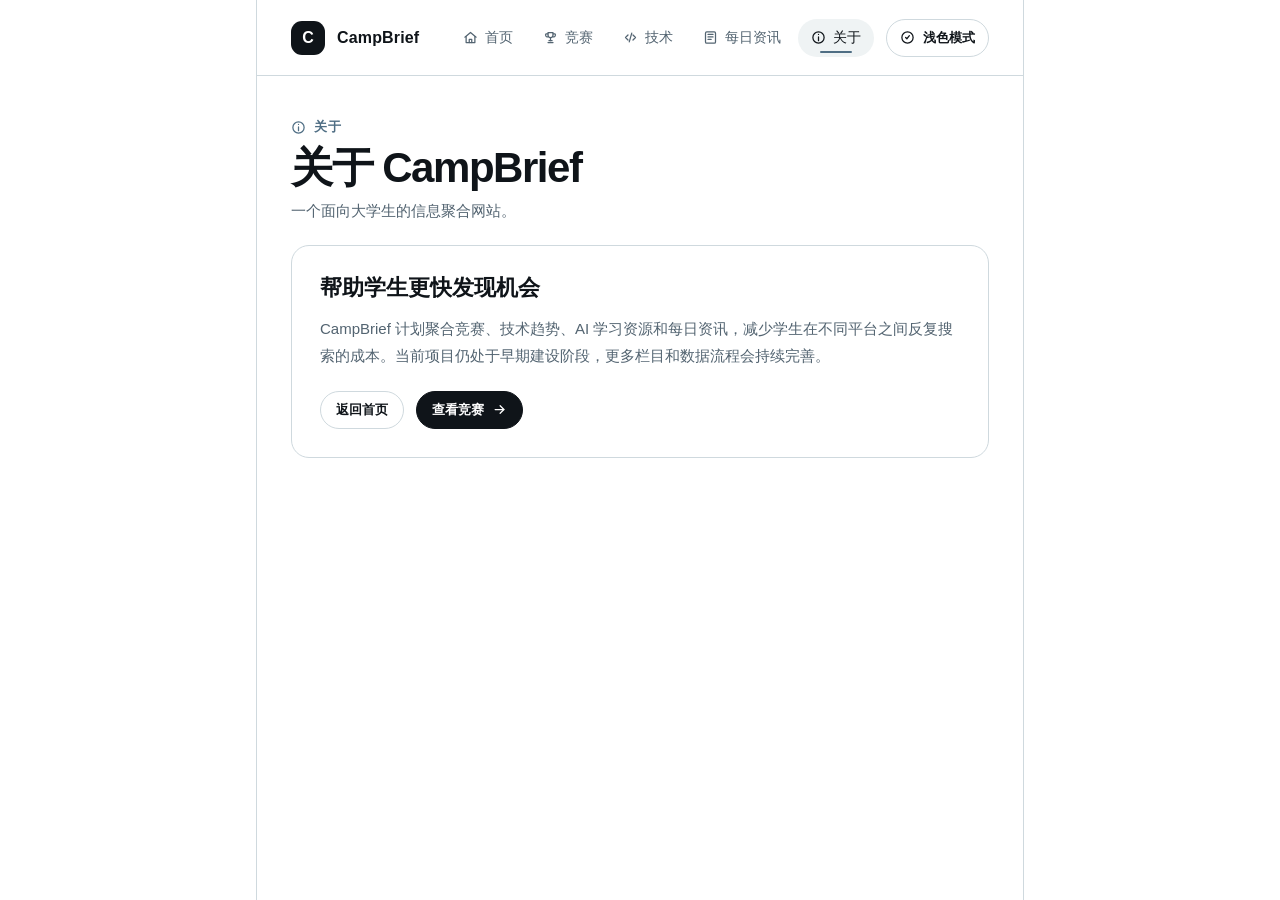
==== pages/about/index.html @ 28378d20 "Initialize static site structure" ====
<!DOCTYPE html>
<html lang="zh-CN">
<head>
<meta charset="UTF-8">
<meta name="viewport" content="width=device-width, initial-scale=1.0">
<title>关于 CampBrief</title>
<link rel="stylesheet" href="../../assets/css/style.css">
</head>
<body data-theme="x-light">
<svg width="0" height="0" aria-hidden="true" focusable="false" style="position:absolute">
  <symbol id="i-home" viewBox="0 0 24 24"><path d="M3 11.5 12 4l9 7.5"/><path d="M5 10.5V20h14v-9.5"/><path d="M10 20v-5h4v5"/></symbol>
  <symbol id="i-trophy" viewBox="0 0 24 24"><path d="M8 4h8v4a4 4 0 0 1-8 0z"/><path d="M8 6H5a3 3 0 0 0 3 5"/><path d="M16 6h3a3 3 0 0 1-3 5"/><path d="M12 12v5"/><path d="M8 20h8"/><path d="M9.5 17h5"/></symbol>
  <symbol id="i-code" viewBox="0 0 24 24"><path d="m8 8-4 4 4 4"/><path d="m16 8 4 4-4 4"/><path d="m14 5-4 14"/></symbol>
  <symbol id="i-news" viewBox="0 0 24 24"><rect x="4" y="3" width="16" height="18" rx="2"/><path d="M8 7h8"/><path d="M8 11h8"/><path d="M8 15h5"/></symbol>
  <symbol id="i-info" viewBox="0 0 24 24"><circle cx="12" cy="12" r="9"/><path d="M12 11v6"/><path d="M12 7h.01"/></symbol>
  <symbol id="i-status" viewBox="0 0 24 24"><path d="M9 12l2 2 4-5"/><circle cx="12" cy="12" r="9"/></symbol>
  <symbol id="i-arrow" viewBox="0 0 24 24"><path d="M5 12h14"/><path d="m13 6 6 6-6 6"/></symbol>
</svg>

<div class="page-shell">
  <main class="main-column">
    <header class="topbar">
      <a href="../../index.html" class="brand">
        <span class="brand-mark">C</span>
        <span>CampBrief</span>
      </a>
      <div class="top-actions">
        <nav class="nav" aria-label="主导航">
          <a href="../../index.html" class="nav-link"><svg class="icon-sm icon"><use href="#i-home"/></svg>首页</a>
          <a href="../../pages/competitions/index.html" class="nav-link"><svg class="icon-sm icon"><use href="#i-trophy"/></svg>竞赛</a>
          <a href="../../pages/tech/index.html" class="nav-link"><svg class="icon-sm icon"><use href="#i-code"/></svg>技术</a>
          <a href="../../pages/daily-news/index.html" class="nav-link"><svg class="icon-sm icon"><use href="#i-news"/></svg>每日资讯</a>
          <a href="../../pages/about/index.html" class="nav-link active"><svg class="icon-sm icon"><use href="#i-info"/></svg>关于</a>
        </nav>
        <button class="theme-toggle" id="themeToggle" type="button" aria-label="切换主题">
          <svg class="icon-sm icon"><use href="#i-status"/></svg>
          <span>浅色模式</span>
        </button>
      </div>
    </header>

    <div class="inner">
      <section class="title-row">
        <div>
          <div class="eyebrow"><svg class="icon-sm icon"><use href="#i-info"/></svg>关于</div>
          <h1>关于 CampBrief</h1>
          <p class="subtitle">一个面向大学生的信息聚合网站。</p>
        </div>
      </section>

      <section class="placeholder-panel">
        <h2>帮助学生更快发现机会</h2>
        <p>CampBrief 计划聚合竞赛、技术趋势、AI 学习资源和每日资讯，减少学生在不同平台之间反复搜索的成本。当前项目仍处于早期建设阶段，更多栏目和数据流程会持续完善。</p>
        <div class="placeholder-actions">
          <a href="../../index.html" class="btn btn-secondary">返回首页</a>
          <a href="../../pages/competitions/index.html" class="btn btn-primary">查看竞赛 <svg class="icon-sm icon"><use href="#i-arrow"/></svg></a>
        </div>
      </section>
    </div>
  </main>
</div>

<script src="../../assets/js/main.js"></script>
</body>
</html>
---- assets/css/style.css ----
:root{
  --space:#000000;
  --navy:#0F1419;
  --blue:#1D9BF0;
  --mist:#71767B;
  --ice:#E7E9EA;
  --panel:#0F1419;
  --panel-2:#16181C;
  --line:#2F3336;
  --line-strong:#536471;
  --text:#E7E9EA;
  --muted:#71767B;
  --soft:#536471;
  --disabled:#4D545A;
  --accent:#1D9BF0;
  --option-accent:#8AB4D6;
  --option-accent-soft:rgba(138,180,214,.12);
  --focus-ring:rgba(29,155,240,.16);
  --thumb-orbit:rgba(239,243,244,.08);
  --thumb-line:rgba(239,243,244,.12);
  --control-hover:rgba(231,233,234,.08);
  --solid-action-bg:#E7E9EA;
  --solid-action-text:#000000;
  --brand-mark-bg:#E7E9EA;
  --brand-mark-text:#000000;
  --radius:14px;
  --radius-sm:10px;
  --font:"Inter","Noto Sans SC","PingFang SC","Microsoft YaHei",Arial,sans-serif;
}

body[data-theme="x-light"]{
  --space:#FFFFFF;
  --navy:#F7F9F9;
  --blue:#1D9BF0;
  --mist:#536471;
  --ice:#0F1419;
  --panel:#FFFFFF;
  --panel-2:#EFF3F4;
  --line:#CFD9DE;
  --line-strong:#8B98A5;
  --text:#0F1419;
  --muted:#536471;
  --soft:#71767B;
  --disabled:#AAB8C2;
  --accent:#1D9BF0;
  --option-accent:#4F6E84;
  --option-accent-soft:#EFF3F4;
  --focus-ring:rgba(29,155,240,.16);
  --thumb-orbit:rgba(15,20,25,.08);
  --thumb-line:rgba(15,20,25,.12);
  --control-hover:#EFF3F4;
  --status-pending-text:#536471;
  --status-pending-line:#CFD9DE;
  --status-pending-bg:#F7F9F9;
  --status-open-text:#0F6FAE;
  --status-open-line:rgba(29,155,240,.44);
  --status-open-bg:rgba(29,155,240,.10);
  --status-closed-text:#71767B;
  --status-closed-line:#CFD9DE;
  --status-closed-bg:#EFF3F4;
  --status-done-text:#536471;
  --status-done-line:#CFD9DE;
  --status-done-bg:#F7F9F9;
  --solid-action-bg:#0F1419;
  --solid-action-text:#FFFFFF;
  --brand-mark-bg:#0F1419;
  --brand-mark-text:#FFFFFF;
}

*{box-sizing:border-box;margin:0;padding:0}
html{background:var(--space)}
body{
  min-height:100vh;
  font-family:var(--font);
  color:var(--text);
  background:var(--space);
  -webkit-font-smoothing:antialiased;
}
button,input{font:inherit}
button{cursor:pointer}

.icon{
  width:18px;
  height:18px;
  stroke:currentColor;
  stroke-width:1.9;
  stroke-linecap:round;
  stroke-linejoin:round;
  fill:none;
  flex:0 0 auto;
}
.icon-sm{width:15px;height:15px;stroke-width:2}

.page-shell{
  min-height:100vh;
  display:grid;
  grid-template-columns:minmax(0,1fr) minmax(720px,60vw) minmax(0,1fr);
}
.main-column{
  grid-column:2;
  min-height:100vh;
  border-left:1px solid var(--line);
  border-right:1px solid var(--line);
  background:var(--space);
}
.inner{
  width:100%;
  padding:0 34px 56px;
}

.topbar{
  height:76px;
  display:flex;
  align-items:center;
  justify-content:space-between;
  border-bottom:1px solid var(--line);
  padding:0 34px;
  background:var(--space);
}
.top-actions{
  display:flex;
  align-items:center;
  gap:12px;
}
.theme-toggle{
  display:inline-flex;
  align-items:center;
  gap:8px;
  min-height:38px;
  padding:0 13px;
  border:1px solid var(--line);
  border-radius:999px;
  color:var(--text);
  background:var(--panel);
  font-size:13px;
  font-weight:720;
}
.theme-toggle:hover{
  background:var(--control-hover);
  border-color:var(--line-strong);
}
.brand{
  display:flex;
  align-items:center;
  gap:12px;
  font-weight:760;
  letter-spacing:.01em;
  color:var(--text);
  text-decoration:none;
}
.brand-mark{
  width:34px;
  height:34px;
  display:grid;
  place-items:center;
  border-radius:11px;
  color:var(--brand-mark-text);
  background:var(--brand-mark-bg);
  font-weight:850;
}
.nav{
  display:flex;
  align-items:center;
  gap:4px;
}
.nav-link{
  position:relative;
  display:flex;
  align-items:center;
  gap:7px;
  padding:10px 13px;
  border:0;
  border-radius:999px;
  color:var(--muted);
  background:transparent;
  font-size:14px;
  text-decoration:none;
}
.nav-link.active{
  color:var(--text);
  background:var(--control-hover);
}
.nav-link.active::after{
  content:"";
  position:absolute;
  left:22px;
  right:22px;
  bottom:4px;
  height:2px;
  border-radius:999px;
  background:var(--option-accent);
}

.title-row{
  display:flex;
  align-items:flex-end;
  justify-content:space-between;
  gap:24px;
  padding:42px 0 24px;
}
.eyebrow{
  display:inline-flex;
  align-items:center;
  gap:8px;
  color:var(--option-accent);
  font-size:13px;
  font-weight:700;
  letter-spacing:.08em;
  text-transform:uppercase;
  margin-bottom:10px;
}
h1{
  font-size:42px;
  line-height:1.05;
  letter-spacing:-.035em;
}
.subtitle{
  margin-top:12px;
  color:var(--muted);
  font-size:15px;
}
.count-pill{
  display:inline-flex;
  align-items:center;
  gap:8px;
  min-width:148px;
  justify-content:center;
  padding:10px 14px;
  color:var(--text);
  border:1px solid var(--line);
  border-radius:999px;
  background:var(--panel-2);
  font-size:13px;
  white-space:nowrap;
}

.filter-panel{
  border:1px solid var(--line);
  border-radius:18px;
  background:var(--panel);
  padding:26px;
}
.filter-row{
  display:grid;
  grid-template-columns:118px 1fr;
  gap:18px;
  align-items:center;
}
.filter-row + .filter-row{margin-top:22px}
.filter-label{
  display:flex;
  align-items:center;
  gap:8px;
  color:var(--text);
  font-size:15px;
  font-weight:720;
}
.options{
  display:flex;
  align-items:center;
  flex-wrap:wrap;
  gap:10px 18px;
}
.option{
  display:inline-flex;
  align-items:center;
  gap:7px;
  min-height:32px;
  border:0;
  border-radius:999px;
  padding:6px 0;
  color:var(--muted);
  background:transparent;
  font-size:15px;
}
.option:hover{color:var(--text)}
.option.active{
  color:var(--option-accent);
  font-weight:720;
}
.option.active .option-dot{background:var(--option-accent)}
.option-dot{
  width:6px;
  height:6px;
  border-radius:50%;
  background:transparent;
  box-shadow:0 0 0 1px currentColor inset;
}
.search-wrap{
  position:relative;
  margin-top:24px;
}
.search-wrap .icon{
  position:absolute;
  left:18px;
  top:50%;
  transform:translateY(-50%);
  color:var(--muted);
}
.search-input{
  width:100%;
  height:48px;
  padding:0 18px 0 48px;
  color:var(--text);
  background:var(--panel-2);
  border:1px solid var(--line);
  border-radius:999px;
  outline:none;
}
.search-input::placeholder{color:var(--soft)}
.search-input:focus{
  border-color:var(--accent);
  box-shadow:0 0 0 3px var(--focus-ring);
}

.content-toolbar{
  display:flex;
  align-items:center;
  justify-content:space-between;
  padding:28px 2px 14px;
  color:var(--muted);
  font-size:14px;
}
.sort-pill{
  display:inline-flex;
  align-items:center;
  gap:8px;
  color:var(--muted);
  border:1px solid var(--line);
  border-radius:999px;
  background:var(--panel);
  padding:8px 12px;
}

.cards{
  display:flex;
  flex-direction:column;
  gap:16px;
}
.card{
  display:grid;
  grid-template-columns:260px minmax(0,1fr);
  gap:24px;
  padding:18px;
  border:1px solid var(--line);
  border-radius:16px;
  background:var(--panel);
}
.card[hidden]{display:none}
.thumb{
  min-height:164px;
  border:1px solid var(--line);
  border-radius:13px;
  background:var(--panel-2);
  display:grid;
  place-items:center;
  overflow:hidden;
  position:relative;
}
.thumb::before,
.thumb::after{
  content:"";
  position:absolute;
  border-radius:999px;
  border:1px solid var(--thumb-orbit);
}
.thumb::before{
  width:170px;
  height:170px;
  right:-54px;
  top:-72px;
}
.thumb::after{
  width:230px;
  height:230px;
  left:-98px;
  bottom:-136px;
}
.thumb-inner{
  position:relative;
  z-index:1;
  display:flex;
  flex-direction:column;
  align-items:center;
  gap:12px;
  color:var(--muted);
  font-size:13px;
}
.thumb-icon{
  width:54px;
  height:54px;
  border-radius:18px;
  display:grid;
  place-items:center;
  border:1px solid var(--line);
  background:var(--option-accent-soft);
}
.thumb-lines{
  display:flex;
  flex-direction:column;
  gap:6px;
  align-items:center;
}
.thumb-lines span{
  display:block;
  height:5px;
  border-radius:999px;
  background:var(--thumb-line);
}
.thumb-lines span:nth-child(1){width:112px}
.thumb-lines span:nth-child(2){width:72px}

.card-main{
  min-width:0;
  display:flex;
  flex-direction:column;
  gap:12px;
}
.card-head{
  display:flex;
  justify-content:space-between;
  gap:18px;
  align-items:flex-start;
}
.card-title{
  color:var(--text);
  font-size:21px;
  line-height:1.3;
  font-weight:780;
  letter-spacing:-.015em;
}
.meta-line{
  display:flex;
  align-items:center;
  flex-wrap:wrap;
  gap:10px 16px;
  color:var(--muted);
  font-size:14px;
}
.meta-item{
  display:inline-flex;
  align-items:center;
  gap:7px;
}
.desc{
  color:var(--muted);
  font-size:14px;
  line-height:1.7;
  max-width:680px;
}

.badge{
  display:inline-flex;
  align-items:center;
  gap:7px;
  height:30px;
  padding:0 11px;
  border-radius:999px;
  border:1px solid var(--line);
  color:var(--muted);
  background:var(--panel-2);
  font-size:12px;
  font-weight:720;
  white-space:nowrap;
}
.badge-prize{
  color:var(--ice);
  border-color:var(--line-strong);
  background:var(--option-accent-soft);
}
.status-badge.status-pending{
  color:var(--status-pending-text,#8B98A5);
  border-color:var(--status-pending-line,#38444D);
  background:var(--status-pending-bg,rgba(56,68,77,.18));
}
.status-badge.status-open{
  color:var(--status-open-text,#1D9BF0);
  border-color:var(--status-open-line,rgba(29,155,240,.72));
  background:var(--status-open-bg,rgba(29,155,240,.12));
}
.status-badge.status-closed{
  color:var(--status-closed-text,#71767B);
  border-color:var(--status-closed-line,#2F3336);
  background:var(--status-closed-bg,rgba(47,51,54,.38));
}
.status-badge.status-done{
  color:var(--status-done-text,#A5ADB4);
  border-color:var(--status-done-line,#38444D);
  background:var(--status-done-bg,rgba(56,68,77,.18));
}

.actions{
  display:flex;
  align-items:center;
  gap:10px;
  margin-top:auto;
  padding-top:4px;
}
.btn{
  display:inline-flex;
  align-items:center;
  justify-content:center;
  gap:8px;
  min-height:38px;
  border-radius:999px;
  padding:0 15px;
  border:1px solid var(--line);
  background:transparent;
  color:var(--text);
  font-size:13px;
  font-weight:740;
}
.btn-primary{
  color:var(--solid-action-text);
  background:var(--solid-action-bg);
  border-color:var(--solid-action-bg);
}
.btn-secondary:hover{
  color:var(--text);
  border-color:var(--line-strong);
  background:var(--control-hover);
}

.pagination{
  display:flex;
  align-items:center;
  justify-content:center;
  gap:10px;
  padding-top:28px;
}
.page-btn{
  width:40px;
  height:40px;
  display:inline-flex;
  align-items:center;
  justify-content:center;
  border-radius:50%;
  border:1.5px solid var(--line);
  color:var(--soft);
  background:var(--panel);
  font-size:14px;
  font-weight:600;
  transition:all .15s;
}
.page-btn:hover{
  color:var(--text);
  border-color:var(--line-strong);
}
.page-btn.active{
  color:var(--text);
  border-color:var(--text);
  background:var(--panel);
  font-weight:800;
}

.placeholder-panel{
  border:1px solid var(--line);
  border-radius:18px;
  background:var(--panel);
  padding:28px;
}
.placeholder-panel h2{
  color:var(--text);
  font-size:22px;
  line-height:1.3;
  margin-bottom:12px;
}
.placeholder-panel p{
  color:var(--muted);
  font-size:15px;
  line-height:1.8;
  max-width:720px;
}
.placeholder-actions{
  display:flex;
  align-items:center;
  flex-wrap:wrap;
  gap:12px;
  margin-top:22px;
}
a.btn{
  text-decoration:none;
}

@media(max-width:1200px){
  .page-shell{grid-template-columns:0 minmax(0,1fr) 0}
  .main-column{border:0}
  .inner,.topbar{padding-left:24px;padding-right:24px}
}
@media(max-width:860px){
  .topbar{height:auto;align-items:flex-start;gap:16px;padding-top:16px;padding-bottom:16px;position:static}
  .top-actions{align-items:flex-end;flex-direction:column}
  .nav{flex-wrap:wrap;justify-content:flex-end}
  .title-row{align-items:flex-start;flex-direction:column}
  .filter-row{grid-template-columns:1fr;gap:10px}
  .card{grid-template-columns:1fr}
  .thumb{min-height:150px}
  .card-head{flex-direction:column}
  .actions{flex-wrap:wrap}
}
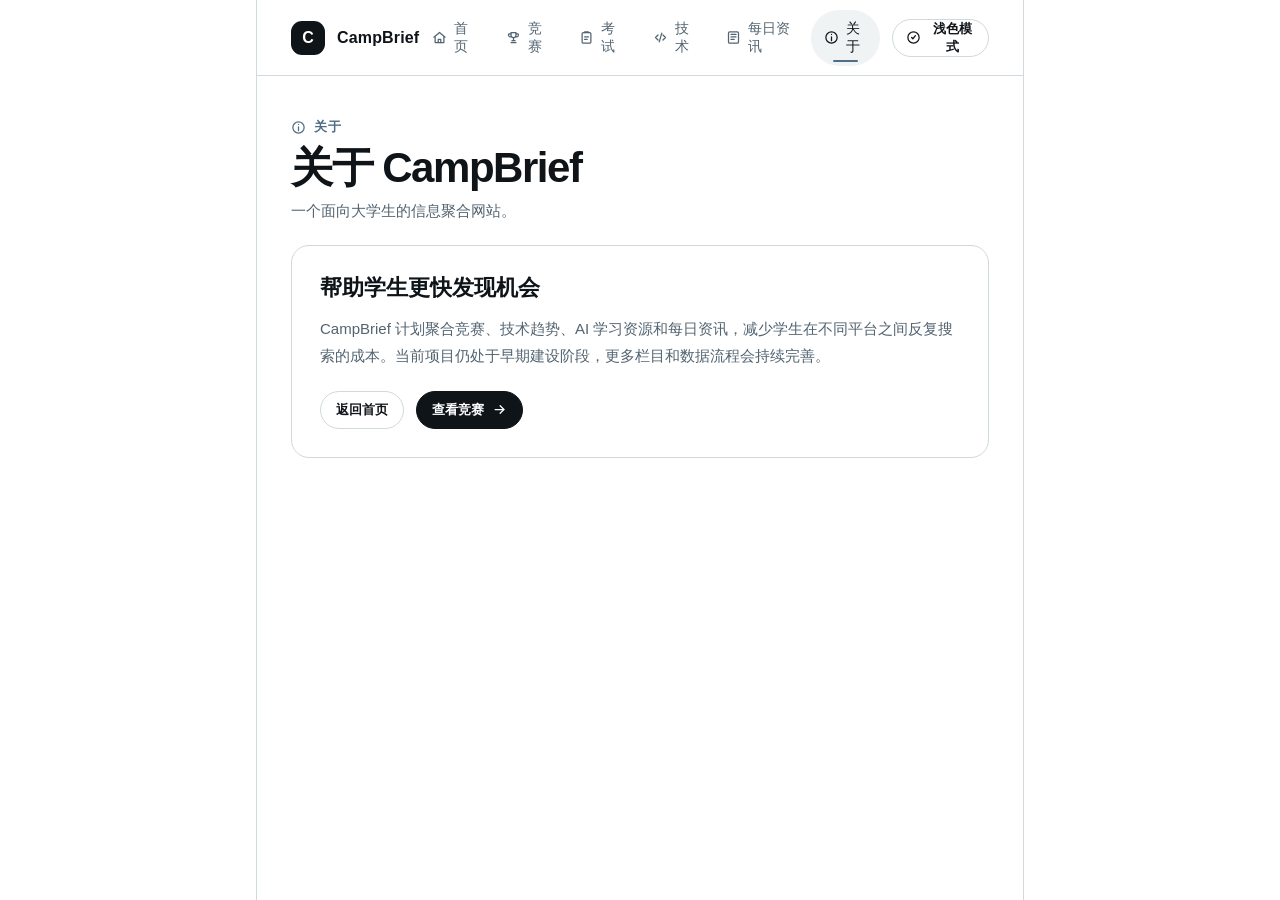
==== commit fcedfc35: "feat: 新增考试栏目页 新建 pages/exams/ 考试通知栏目页与 exams.js 渲染脚本；同步在 about/competitions/tech 页面导航中加入考试入口与 i-exam" ====
--- a/pages/about/index.html
+++ b/pages/about/index.html
@@ -10,6 +10,7 @@
 <svg width="0" height="0" aria-hidden="true" focusable="false" style="position:absolute">
   <symbol id="i-home" viewBox="0 0 24 24"><path d="M3 11.5 12 4l9 7.5"/><path d="M5 10.5V20h14v-9.5"/><path d="M10 20v-5h4v5"/></symbol>
   <symbol id="i-trophy" viewBox="0 0 24 24"><path d="M8 4h8v4a4 4 0 0 1-8 0z"/><path d="M8 6H5a3 3 0 0 0 3 5"/><path d="M16 6h3a3 3 0 0 1-3 5"/><path d="M12 12v5"/><path d="M8 20h8"/><path d="M9.5 17h5"/></symbol>
+  <symbol id="i-exam" viewBox="0 0 24 24"><rect x="5" y="4" width="14" height="17" rx="2"/><path d="M9 4V3h6v1"/><path d="M9 11h6"/><path d="M9 15h4"/></symbol>
   <symbol id="i-code" viewBox="0 0 24 24"><path d="m8 8-4 4 4 4"/><path d="m16 8 4 4-4 4"/><path d="m14 5-4 14"/></symbol>
   <symbol id="i-news" viewBox="0 0 24 24"><rect x="4" y="3" width="16" height="18" rx="2"/><path d="M8 7h8"/><path d="M8 11h8"/><path d="M8 15h5"/></symbol>
   <symbol id="i-info" viewBox="0 0 24 24"><circle cx="12" cy="12" r="9"/><path d="M12 11v6"/><path d="M12 7h.01"/></symbol>
@@ -28,6 +29,7 @@
         <nav class="nav" aria-label="主导航">
           <a href="../../index.html" class="nav-link"><svg class="icon-sm icon"><use href="#i-home"/></svg>首页</a>
           <a href="../../pages/competitions/index.html" class="nav-link"><svg class="icon-sm icon"><use href="#i-trophy"/></svg>竞赛</a>
+          <a href="../../pages/exams/index.html" class="nav-link"><svg class="icon-sm icon"><use href="#i-exam"/></svg>考试</a>
           <a href="../../pages/tech/index.html" class="nav-link"><svg class="icon-sm icon"><use href="#i-code"/></svg>技术</a>
           <a href="../../pages/daily-news/index.html" class="nav-link"><svg class="icon-sm icon"><use href="#i-news"/></svg>每日资讯</a>
           <a href="../../pages/about/index.html" class="nav-link active"><svg class="icon-sm icon"><use href="#i-info"/></svg>关于</a>
--- a/assets/css/style.css
+++ b/assets/css/style.css
@@ -109,6 +109,9 @@
 }
 
 .topbar{
+  position:sticky;
+  top:0;
+  z-index:100;
   height:76px;
   display:flex;
   align-items:center;
@@ -116,6 +119,14 @@
   border-bottom:1px solid var(--line);
   padding:0 34px;
   background:var(--space);
+  transition:transform .35s cubic-bezier(.4,0,.2,1),box-shadow .35s cubic-bezier(.4,0,.2,1);
+}
+.topbar.is-hidden{
+  transform:translateY(-100%);
+}
+.topbar.is-visible{
+  transform:translateY(0);
+  box-shadow:0 4px 20px rgba(0,0,0,.06);
 }
 .top-actions{
   display:flex;
@@ -274,6 +285,16 @@
   font-size:15px;
 }
 .option:hover{color:var(--text)}
+.option:focus-visible,
+.calendar-close:focus-visible,
+.calendar-nav:focus-visible,
+.calendar-day:focus-visible,
+.calendar-period-trigger:focus-visible,
+.calendar-year-option:focus-visible,
+.calendar-month-option:focus-visible{
+  outline:3px solid var(--focus-ring);
+  outline-offset:3px;
+}
 .option.active{
   color:var(--option-accent);
   font-weight:720;
@@ -286,6 +307,17 @@
   background:transparent;
   box-shadow:0 0 0 1px currentColor inset;
 }
+.sr-only{
+  position:absolute;
+  width:1px;
+  height:1px;
+  padding:0;
+  margin:-1px;
+  overflow:hidden;
+  clip:rect(0,0,0,0);
+  white-space:nowrap;
+  border:0;
+}
 .search-wrap{
   position:relative;
   margin-top:24px;
@@ -337,6 +369,183 @@
   flex-direction:column;
   gap:16px;
 }
+.empty-state{
+  margin-top:16px;
+  padding:28px;
+  border:1px dashed var(--line-strong);
+  border-radius:16px;
+  color:var(--muted);
+  background:var(--panel-2);
+  text-align:center;
+  font-size:14px;
+}
+body.is-date-modal-open{overflow:hidden}
+.date-modal[hidden]{display:none}
+.date-modal{
+  position:fixed;
+  inset:0;
+  z-index:300;
+  display:grid;
+  place-items:center;
+  padding:20px;
+}
+.date-modal-backdrop{
+  position:absolute;
+  inset:0;
+  background:rgba(15,20,25,.46);
+  backdrop-filter:blur(3px);
+}
+.date-modal-dialog{
+  position:relative;
+  z-index:1;
+  width:min(100%,380px);
+  padding:22px;
+  border:1px solid var(--line);
+  border-radius:20px;
+  color:var(--text);
+  background:var(--panel);
+  box-shadow:0 24px 70px rgba(15,20,25,.22);
+}
+.date-modal-header,
+.calendar-month-nav,
+.date-modal-actions{
+  display:flex;
+  align-items:center;
+  justify-content:space-between;
+}
+.date-modal-kicker{
+  margin-bottom:4px;
+  color:var(--option-accent);
+  font-size:12px;
+  font-weight:720;
+  letter-spacing:.08em;
+}
+.date-modal-header h2{
+  font-size:21px;
+  letter-spacing:-.02em;
+}
+.calendar-close,
+.calendar-nav{
+  display:grid;
+  place-items:center;
+  border:1px solid var(--line);
+  color:var(--text);
+  background:var(--panel);
+}
+.calendar-close{
+  width:36px;
+  height:36px;
+  border-radius:50%;
+}
+.calendar-month-nav{margin-top:24px}
+.calendar-nav{
+  width:34px;
+  height:34px;
+  border-radius:10px;
+}
+.calendar-close:hover,
+.calendar-nav:hover{background:var(--control-hover);border-color:var(--line-strong)}
+.calendar-nav:disabled{
+  cursor:not-allowed;
+  opacity:.38;
+}
+.calendar-period{position:relative;display:flex;align-items:center;gap:2px}
+.calendar-period-trigger{
+  display:inline-flex;
+  align-items:center;
+  gap:4px;
+  border:0;
+  border-radius:8px;
+  padding:7px 5px;
+  color:var(--text);
+  background:transparent;
+  font-size:15px;
+  font-weight:760;
+}
+.calendar-period-trigger:hover{background:var(--control-hover)}
+.calendar-year-menu[hidden],
+.calendar-month-menu[hidden]{display:none}
+.calendar-year-menu,
+.calendar-month-menu{
+  position:absolute;
+  z-index:5;
+  top:calc(100% + 8px);
+  width:152px;
+  padding:6px;
+  border:1px solid var(--line);
+  border-radius:12px;
+  background:var(--panel);
+  box-shadow:0 12px 30px rgba(15,20,25,.16);
+}
+.calendar-year-menu{left:0}
+.calendar-month-menu{right:0}
+.calendar-year-option,
+.calendar-month-option{
+  width:100%;
+  display:flex;
+  align-items:center;
+  justify-content:space-between;
+  min-height:38px;
+  padding:0 10px;
+  border:0;
+  border-radius:8px;
+  color:var(--text);
+  background:transparent;
+  font-size:14px;
+  font-weight:700;
+  text-align:left;
+}
+.calendar-year-option:hover,
+.calendar-month-option:hover{background:var(--control-hover)}
+.calendar-year-option.is-selected,
+.calendar-month-option.is-selected{
+  color:var(--option-accent);
+  background:var(--option-accent-soft);
+}
+.calendar-year-option .icon,
+.calendar-month-option .icon{visibility:hidden}
+.calendar-year-option.is-selected .icon,
+.calendar-month-option.is-selected .icon{visibility:visible}
+.calendar-weekdays,
+.calendar-grid{
+  display:grid;
+  grid-template-columns:repeat(7,1fr);
+  gap:4px;
+}
+.calendar-weekdays{
+  margin-top:18px;
+  color:var(--soft);
+  text-align:center;
+  font-size:12px;
+  font-weight:700;
+}
+.calendar-grid{margin-top:8px}
+.calendar-day{
+  aspect-ratio:1;
+  display:grid;
+  place-items:center;
+  border:1px solid transparent;
+  border-radius:10px;
+  color:var(--text);
+  background:transparent;
+  font-size:14px;
+  font-weight:650;
+}
+.calendar-day:hover{background:var(--control-hover)}
+.calendar-day.is-today{border-color:var(--line-strong)}
+.calendar-day.is-selected{
+  border-color:var(--accent);
+  color:var(--solid-action-text);
+  background:var(--accent);
+}
+.calendar-blank{aspect-ratio:1}
+.date-modal-actions{
+  gap:10px;
+  margin-top:20px;
+  padding-top:18px;
+  border-top:1px solid var(--line);
+}
+.date-modal-actions .btn{flex:1}
 .card{
   display:grid;
   grid-template-columns:260px minmax(0,1fr);
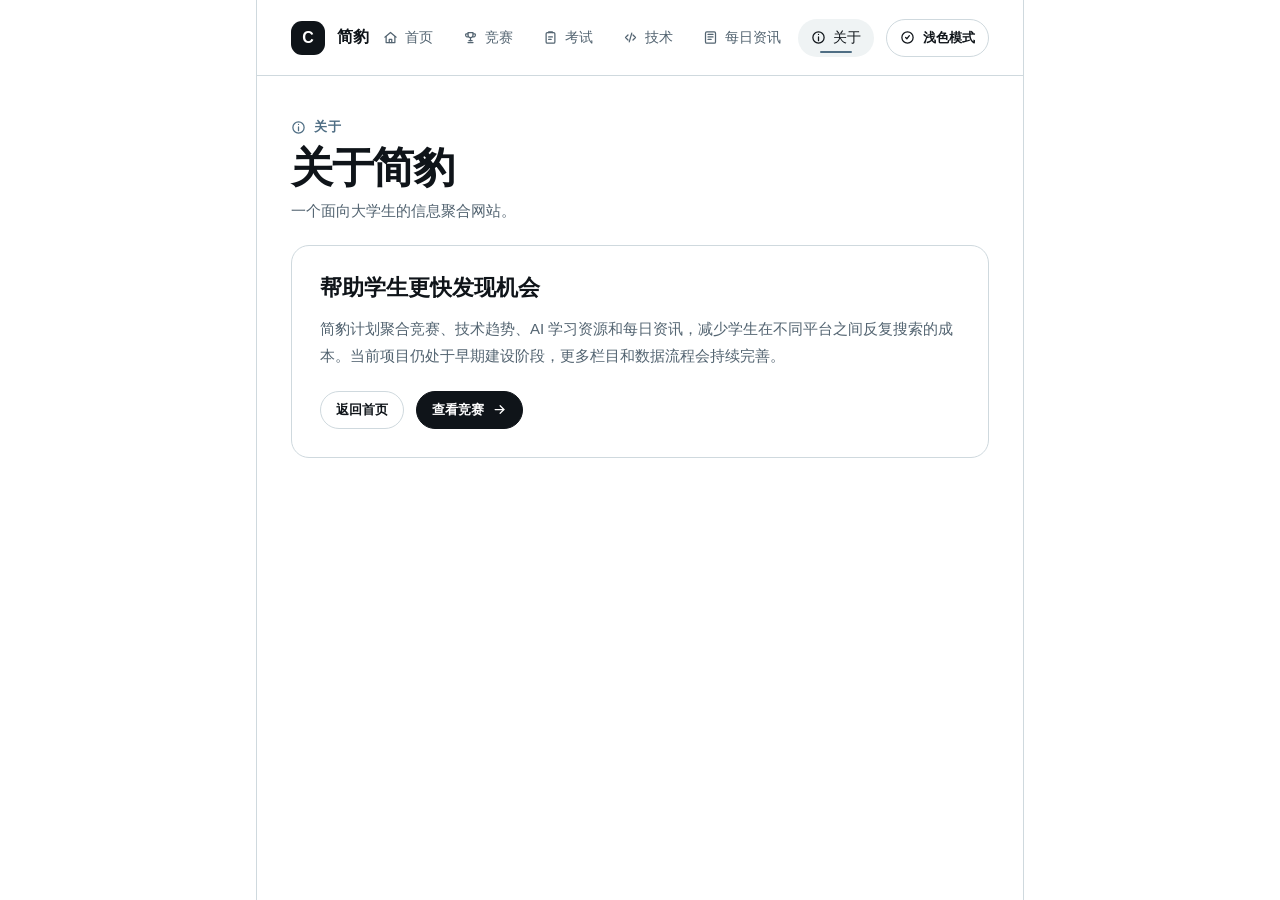
==== commit 3411490f: "Rename CampBrief branding to 简豹" ====
--- a/pages/about/index.html
+++ b/pages/about/index.html
@@ -3,7 +3,7 @@
 <head>
 <meta charset="UTF-8">
 <meta name="viewport" content="width=device-width, initial-scale=1.0">
-<title>关于 CampBrief</title>
+<title>关于简豹</title>
 <link rel="stylesheet" href="../../assets/css/style.css">
 </head>
 <body data-theme="x-light">
@@ -23,7 +23,7 @@
     <header class="topbar">
       <a href="../../index.html" class="brand">
         <span class="brand-mark">C</span>
-        <span>CampBrief</span>
+        <span>简豹</span>
       </a>
       <div class="top-actions">
         <nav class="nav" aria-label="主导航">
@@ -45,14 +45,14 @@
       <section class="title-row">
         <div>
           <div class="eyebrow"><svg class="icon-sm icon"><use href="#i-info"/></svg>关于</div>
-          <h1>关于 CampBrief</h1>
+          <h1>关于简豹</h1>
           <p class="subtitle">一个面向大学生的信息聚合网站。</p>
         </div>
       </section>
 
       <section class="placeholder-panel">
         <h2>帮助学生更快发现机会</h2>
-        <p>CampBrief 计划聚合竞赛、技术趋势、AI 学习资源和每日资讯，减少学生在不同平台之间反复搜索的成本。当前项目仍处于早期建设阶段，更多栏目和数据流程会持续完善。</p>
+        <p>简豹计划聚合竞赛、技术趋势、AI 学习资源和每日资讯，减少学生在不同平台之间反复搜索的成本。当前项目仍处于早期建设阶段，更多栏目和数据流程会持续完善。</p>
         <div class="placeholder-actions">
           <a href="../../index.html" class="btn btn-secondary">返回首页</a>
           <a href="../../pages/competitions/index.html" class="btn btn-primary">查看竞赛 <svg class="icon-sm icon"><use href="#i-arrow"/></svg></a>
--- a/assets/css/style.css
+++ b/assets/css/style.css
@@ -16,8 +16,6 @@
   --option-accent:#8AB4D6;
   --option-accent-soft:rgba(138,180,214,.12);
   --focus-ring:rgba(29,155,240,.16);
-  --thumb-orbit:rgba(239,243,244,.08);
-  --thumb-line:rgba(239,243,244,.12);
   --control-hover:rgba(231,233,234,.08);
   --solid-action-bg:#E7E9EA;
   --solid-action-text:#000000;
@@ -46,8 +44,6 @@
   --option-accent:#4F6E84;
   --option-accent-soft:#EFF3F4;
   --focus-ring:rgba(29,155,240,.16);
-  --thumb-orbit:rgba(15,20,25,.08);
-  --thumb-line:rgba(15,20,25,.12);
   --control-hover:#EFF3F4;
   --status-pending-text:#536471;
   --status-pending-line:#CFD9DE;
@@ -547,83 +543,18 @@
 }
 .date-modal-actions .btn{flex:1}
 .card{
-  display:grid;
-  grid-template-columns:260px minmax(0,1fr);
-  gap:24px;
-  padding:18px;
-  border:1px solid var(--line);
-  border-radius:16px;
+  display:block;
+  padding:16px;
+  border:1px solid var(--line);
+  border-radius:14px;
   background:var(--panel);
 }
 .card[hidden]{display:none}
-.thumb{
-  min-height:164px;
-  border:1px solid var(--line);
-  border-radius:13px;
-  background:var(--panel-2);
-  display:grid;
-  place-items:center;
-  overflow:hidden;
-  position:relative;
-}
-.thumb::before,
-.thumb::after{
-  content:"";
-  position:absolute;
-  border-radius:999px;
-  border:1px solid var(--thumb-orbit);
-}
-.thumb::before{
-  width:170px;
-  height:170px;
-  right:-54px;
-  top:-72px;
-}
-.thumb::after{
-  width:230px;
-  height:230px;
-  left:-98px;
-  bottom:-136px;
-}
-.thumb-inner{
-  position:relative;
-  z-index:1;
-  display:flex;
-  flex-direction:column;
-  align-items:center;
-  gap:12px;
-  color:var(--muted);
-  font-size:13px;
-}
-.thumb-icon{
-  width:54px;
-  height:54px;
-  border-radius:18px;
-  display:grid;
-  place-items:center;
-  border:1px solid var(--line);
-  background:var(--option-accent-soft);
-}
-.thumb-lines{
-  display:flex;
-  flex-direction:column;
-  gap:6px;
-  align-items:center;
-}
-.thumb-lines span{
-  display:block;
-  height:5px;
-  border-radius:999px;
-  background:var(--thumb-line);
-}
-.thumb-lines span:nth-child(1){width:112px}
-.thumb-lines span:nth-child(2){width:72px}
-
 .card-main{
   min-width:0;
   display:flex;
   flex-direction:column;
-  gap:12px;
+  gap:10px;
 }
 .card-head{
   display:flex;
@@ -676,6 +607,16 @@
   color:var(--ice);
   border-color:var(--line-strong);
   background:var(--option-accent-soft);
+}
+.badge-hot{
+  color:#E8453C;
+  border-color:rgba(232,69,60,.5);
+  background:rgba(232,69,60,.1);
+}
+.badge-important{
+  color:#F59E0B;
+  border-color:rgba(245,158,11,.5);
+  background:rgba(245,158,11,.1);
 }
 .status-badge.status-pending{
   color:var(--status-pending-text,#8B98A5);
@@ -761,6 +702,201 @@
   background:var(--panel);
   font-weight:800;
 }
+.page-btn:disabled{
+  opacity:.4;
+  cursor:not-allowed;
+}
+.page-ellipsis{
+  display:inline-flex;
+  align-items:center;
+  justify-content:center;
+  min-width:40px;
+  height:40px;
+  color:var(--text-secondary);
+  user-select:none;
+}
+
+/* ===== 轮播组件 - 滚轮缓慢滑动模式 ===== */
+.carousel{
+  position:relative;
+  margin-bottom:24px;
+}
+.carousel-header{
+  display:flex;
+  align-items:center;
+  justify-content:space-between;
+  gap:12px;
+  margin-bottom:14px;
+}
+.carousel-title{
+  display:flex;
+  align-items:center;
+  gap:8px;
+  font-size:16px;
+  font-weight:780;
+  letter-spacing:-.01em;
+  color:var(--text);
+}
+.carousel-title .icon{
+  color:var(--option-accent);
+}
+.carousel-hint{
+  font-size:12px;
+  color:var(--muted);
+  display:inline-flex;
+  align-items:center;
+  gap:4px;
+}
+.carousel-viewport{
+  position:relative;
+  overflow:hidden;
+  border-radius:16px;
+  cursor:grab;
+  user-select:none;
+  -webkit-user-select:none;
+}
+.carousel-viewport.is-dragging{
+  cursor:grabbing;
+}
+.carousel-track{
+  display:flex;
+  gap:14px;
+  will-change:transform;
+  /* 无 transition：由 JS requestAnimationFrame 驱动连续位移 */
+}
+.carousel-card{
+  flex:0 0 320px;
+  display:flex;
+  flex-direction:column;
+  gap:10px;
+  padding:18px;
+  border:1px solid var(--line);
+  border-radius:14px;
+  background:var(--panel);
+  text-decoration:none;
+  transition:border-color .2s, box-shadow .2s, transform .2s;
+  user-select:none;
+}
+.carousel-card:hover{
+  border-color:var(--line-strong);
+  box-shadow:0 6px 24px rgba(0,0,0,.1);
+  transform:translateY(-2px);
+}
+.carousel-card-tag{
+  display:inline-flex;
+  align-items:center;
+  gap:5px;
+  height:24px;
+  padding:0 9px;
+  border-radius:999px;
+  font-size:11px;
+  font-weight:720;
+  white-space:nowrap;
+  align-self:flex-start;
+}
+.carousel-card-tag.tag-featured{
+  color:#E8453C;
+  border:1px solid rgba(232,69,60,.5);
+  background:rgba(232,69,60,.1);
+}
+.carousel-card-tag.tag-normal{
+  color:var(--option-accent);
+  border:1px solid var(--line-strong);
+  background:var(--option-accent-soft);
+}
+.carousel-card-head{
+  display:flex;
+  align-items:flex-start;
+  justify-content:space-between;
+  gap:10px;
+}
+.carousel-card-title{
+  font-size:16px;
+  font-weight:760;
+  line-height:1.35;
+  letter-spacing:-.01em;
+  color:var(--text);
+}
+.carousel-card-meta{
+  display:flex;
+  align-items:center;
+  flex-wrap:wrap;
+  gap:6px 12px;
+  color:var(--muted);
+  font-size:13px;
+}
+.carousel-card-desc{
+  color:var(--muted);
+  font-size:13px;
+  line-height:1.6;
+  display:-webkit-box;
+  -webkit-line-clamp:2;
+  -webkit-box-orient:vertical;
+  overflow:hidden;
+}
+.carousel-nav{
+  position:absolute;
+  top:50%;
+  transform:translateY(-50%);
+  width:36px;
+  height:36px;
+  display:grid;
+  place-items:center;
+  border-radius:50%;
+  border:1px solid var(--line);
+  background:var(--panel);
+  color:var(--text);
+  cursor:pointer;
+  z-index:5;
+  transition:background .15s, border-color .15s, opacity .15s;
+  box-shadow:0 2px 10px rgba(0,0,0,.08);
+}
+.carousel-nav:hover{
+  background:var(--control-hover);
+  border-color:var(--line-strong);
+}
+.carousel-nav:disabled{
+  opacity:.3;
+  cursor:not-allowed;
+}
+.carousel-nav.prev{left:-8px}
+.carousel-nav.next{right:-8px}
+
+/* 滑动条 */
+.carousel-slider{
+  margin-top:14px;
+  padding:0 4px;
+  user-select:none;
+}
+.carousel-slider-track{
+  position:relative;
+  height:6px;
+  border-radius:999px;
+  background:var(--panel-2);
+  border:1px solid var(--line);
+  cursor:pointer;
+}
+.carousel-slider-thumb{
+  position:absolute;
+  top:0;
+  left:0;
+  height:100%;
+  min-width:40px;
+  border-radius:999px;
+  background:var(--option-accent);
+  transition:width .2s;
+}
+.carousel-slider-track:hover .carousel-slider-thumb{
+  background:var(--accent);
+}
+@media(max-width:680px){
+  .carousel-card{flex:0 0 280px}
+  .carousel-nav.prev{left:0}
+  .carousel-nav.next{right:0}
+}
+@media(prefers-reduced-motion:reduce){
+  .carousel-card:hover{transform:none}
+}
 
 .placeholder-panel{
   border:1px solid var(--line);
@@ -789,6 +925,329 @@
 }
 a.btn{
   text-decoration:none;
+}
+
+/* 资讯详情页 */
+.back-link{
+  display:inline-flex;
+  align-items:center;
+  gap:6px;
+  color:var(--text-secondary);
+  text-decoration:none;
+  font-size:14px;
+  margin-bottom:18px;
+  padding:6px 10px;
+  border-radius:8px;
+  transition:color .15s,background .15s;
+}
+.back-link:hover{
+  color:var(--text);
+  background:var(--panel);
+}
+.news-detail{
+  border:1px solid var(--line);
+  border-radius:18px;
+  background:var(--panel);
+  padding:32px 36px;
+}
+.news-detail-meta{
+  display:flex;
+  align-items:center;
+  flex-wrap:wrap;
+  gap:14px;
+  margin-bottom:18px;
+  font-size:13px;
+  color:var(--text-secondary);
+}
+.news-detail-meta .meta-item{
+  display:inline-flex;
+  align-items:center;
+  gap:6px;
+}
+.news-detail-title{
+  font-size:26px;
+  line-height:1.35;
+  color:var(--text);
+  margin:0 0 16px;
+  font-weight:800;
+}
+.news-detail-summary{
+  font-size:16px;
+  line-height:1.7;
+  color:var(--text);
+  margin:0 0 24px;
+  padding:14px 16px;
+  border-left:3px solid var(--line-strong);
+  background:var(--bg);
+  border-radius:0 10px 10px 0;
+}
+.news-detail-body{
+  font-size:15px;
+  line-height:1.85;
+  color:var(--text);
+  white-space:pre-wrap;
+  word-wrap:break-word;
+  margin:0 0 28px;
+}
+.news-detail-actions{
+  display:flex;
+  align-items:center;
+  flex-wrap:wrap;
+  gap:12px;
+  margin-bottom:20px;
+}
+.news-detail-notice{
+  font-size:12px;
+  color:var(--text-secondary);
+  line-height:1.6;
+  margin:0;
+  padding-top:16px;
+  border-top:1px dashed var(--line);
+}
+.news-detail-notice a{
+  color:var(--text-secondary);
+  text-decoration:underline;
+}
+.news-detail-empty{
+  text-align:center;
+  padding:60px 20px;
+  color:var(--text-secondary);
+}
+.news-detail-empty svg{
+  width:40px;
+  height:40px;
+  margin-bottom:12px;
+  opacity:.5;
+}
+.news-detail-empty h2{
+  font-size:20px;
+  color:var(--text);
+  margin:0 0 8px;
+}
+.news-detail-empty p{
+  margin:0 0 18px;
+}
+.news-detail-empty .btn{
+  margin-top:6px;
+}
+@media(max-width:720px){
+  .news-detail{padding:22px 18px;}
+  .news-detail-title{font-size:22px;}
+}
+
+/* 考试详情页 */
+.exam-detail{
+  border:1px solid var(--line);
+  border-radius:18px;
+  background:var(--panel);
+  padding:32px 36px;
+}
+.exam-official-callout{
+  display:flex;
+  align-items:flex-start;
+  gap:12px;
+  padding:14px 16px;
+  margin-bottom:24px;
+  border:1px solid var(--line-strong);
+  border-left:4px solid var(--accent);
+  border-radius:0 12px 12px 0;
+  background:var(--bg);
+}
+.exam-official-callout svg{
+  width:22px;
+  height:22px;
+  flex-shrink:0;
+  margin-top:2px;
+  color:var(--accent);
+}
+.exam-official-callout div{
+  display:flex;
+  flex-direction:column;
+  gap:10px;
+}
+.exam-official-callout strong{
+  font-size:14px;
+  line-height:1.6;
+  color:var(--text);
+}
+.exam-official-callout .btn-sm{
+  align-self:flex-start;
+  font-size:13px;
+  padding:6px 14px;
+}
+.exam-detail-meta{
+  display:flex;
+  align-items:center;
+  flex-wrap:wrap;
+  gap:14px;
+  margin-bottom:18px;
+  font-size:13px;
+  color:var(--text-secondary);
+}
+.exam-detail-title{
+  font-size:26px;
+  line-height:1.35;
+  color:var(--text);
+  margin:0 0 16px;
+  font-weight:800;
+}
+.exam-detail-summary{
+  font-size:16px;
+  line-height:1.7;
+  color:var(--text);
+  margin:0 0 24px;
+  padding:14px 16px;
+  border-left:3px solid var(--line-strong);
+  background:var(--bg);
+  border-radius:0 10px 10px 0;
+}
+.exam-info-grid{
+  display:grid;
+  grid-template-columns:repeat(auto-fit,minmax(200px,1fr));
+  gap:14px;
+  margin-bottom:28px;
+}
+.exam-info-item{
+  display:flex;
+  align-items:center;
+  gap:12px;
+  padding:14px 16px;
+  border:1px solid var(--line);
+  border-radius:12px;
+  background:var(--bg);
+}
+.exam-info-icon{
+  flex-shrink:0;
+  width:36px;
+  height:36px;
+  display:flex;
+  align-items:center;
+  justify-content:center;
+  border-radius:10px;
+  background:var(--panel);
+  color:var(--accent);
+}
+.exam-info-text{
+  display:flex;
+  flex-direction:column;
+  gap:2px;
+  min-width:0;
+}
+.exam-info-label{
+  font-size:12px;
+  color:var(--text-secondary);
+}
+.exam-info-value{
+  font-size:14px;
+  font-weight:600;
+  color:var(--text);
+}
+.exam-section{
+  margin-bottom:28px;
+}
+.exam-section-title{
+  display:flex;
+  align-items:center;
+  gap:8px;
+  font-size:18px;
+  font-weight:700;
+  color:var(--text);
+  margin:0 0 14px;
+}
+.exam-section-body{
+  font-size:15px;
+  line-height:1.85;
+  color:var(--text);
+}
+.exam-section-body p{
+  margin:0;
+}
+.exam-subject-list{
+  list-style:none;
+  margin:0;
+  padding:0;
+  display:grid;
+  grid-template-columns:repeat(auto-fit,minmax(200px,1fr));
+  gap:10px;
+}
+.exam-subject-list li{
+  padding:10px 14px;
+  border:1px solid var(--line);
+  border-radius:10px;
+  background:var(--bg);
+  font-size:14px;
+  color:var(--text);
+}
+.exam-timeline{
+  display:flex;
+  flex-direction:column;
+  gap:10px;
+}
+.exam-timeline-item{
+  display:flex;
+  flex-direction:column;
+  gap:4px;
+  padding:12px 16px;
+  border:1px solid var(--line);
+  border-left:3px solid var(--accent);
+  border-radius:0 10px 10px 0;
+  background:var(--bg);
+}
+.exam-timeline-label{
+  font-size:13px;
+  font-weight:600;
+  color:var(--text);
+}
+.exam-timeline-value{
+  font-size:14px;
+  line-height:1.6;
+  color:var(--text-secondary);
+}
+.exam-detail-actions{
+  display:flex;
+  align-items:center;
+  flex-wrap:wrap;
+  gap:12px;
+  margin-bottom:20px;
+}
+.exam-detail-notice{
+  font-size:12px;
+  color:var(--text-secondary);
+  line-height:1.6;
+  margin:0;
+  padding-top:16px;
+  border-top:1px dashed var(--line);
+}
+.exam-detail-notice a{
+  color:var(--text-secondary);
+  text-decoration:underline;
+}
+.exam-detail-empty{
+  text-align:center;
+  padding:60px 20px;
+  color:var(--text-secondary);
+}
+.exam-detail-empty svg{
+  width:40px;
+  height:40px;
+  margin-bottom:12px;
+  opacity:.5;
+}
+.exam-detail-empty h2{
+  font-size:20px;
+  color:var(--text);
+  margin:0 0 8px;
+}
+.exam-detail-empty p{
+  margin:0 0 18px;
+}
+.exam-detail-empty .btn{
+  margin-top:6px;
+}
+@media(max-width:720px){
+  .exam-detail{padding:22px 18px;}
+  .exam-detail-title{font-size:22px;}
+  .exam-info-grid{grid-template-columns:1fr;}
 }
 
 @media(max-width:1200px){
@@ -802,8 +1261,6 @@
   .nav{flex-wrap:wrap;justify-content:flex-end}
   .title-row{align-items:flex-start;flex-direction:column}
   .filter-row{grid-template-columns:1fr;gap:10px}
-  .card{grid-template-columns:1fr}
-  .thumb{min-height:150px}
   .card-head{flex-direction:column}
   .actions{flex-wrap:wrap}
 }
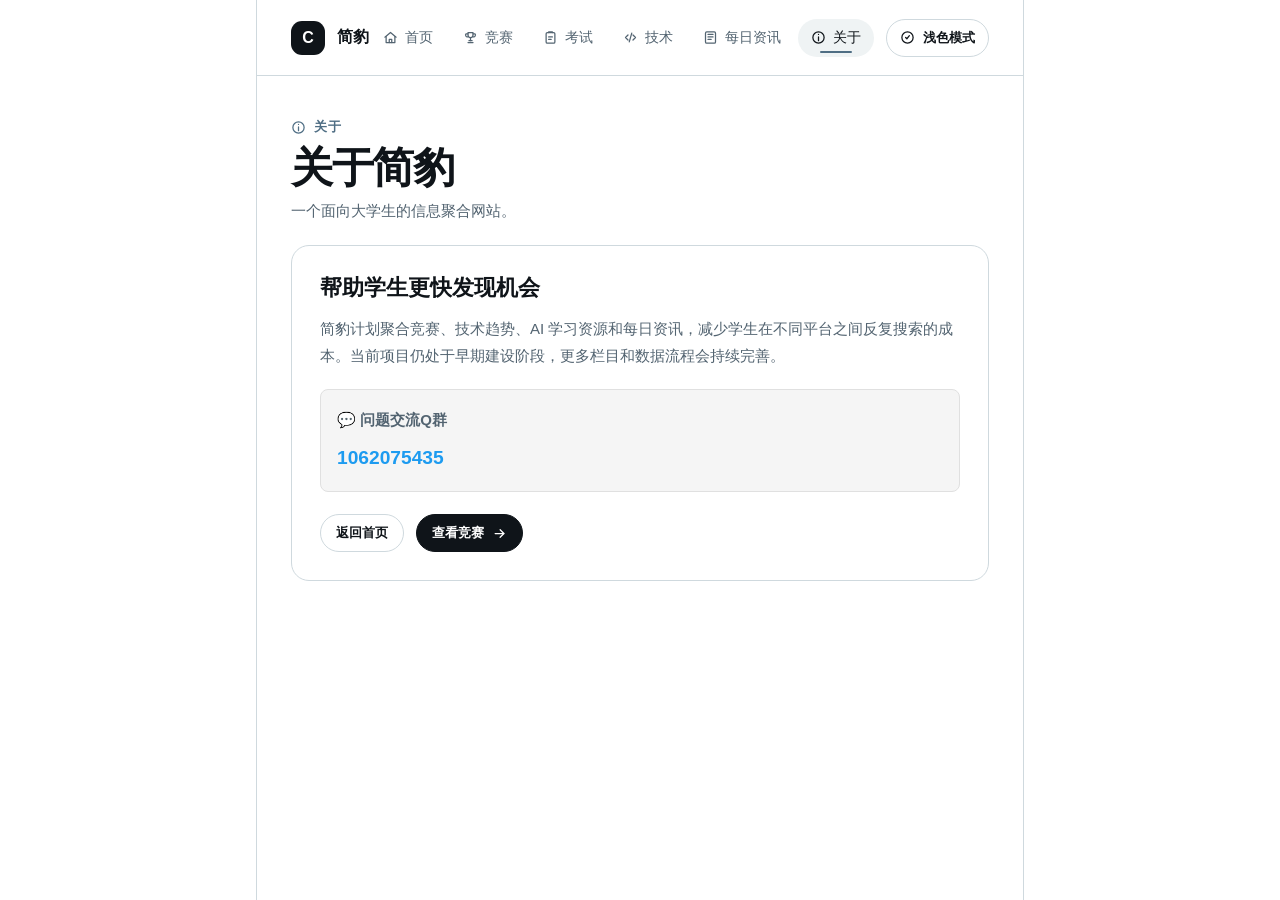
==== commit 9aee1a10: "feat: 关于页面添加问题交流Q群 1062075435" ====
--- a/pages/about/index.html
+++ b/pages/about/index.html
@@ -53,6 +53,10 @@
       <section class="placeholder-panel">
         <h2>帮助学生更快发现机会</h2>
         <p>简豹计划聚合竞赛、技术趋势、AI 学习资源和每日资讯，减少学生在不同平台之间反复搜索的成本。当前项目仍处于早期建设阶段，更多栏目和数据流程会持续完善。</p>
+        <div class="contact-card" style="margin-top: 20px; padding: 16px; background: var(--bg-secondary, #f5f5f5); border-radius: 8px; border: 1px solid var(--border-color, #e0e0e0);">
+          <p style="margin: 0 0 8px 0; font-weight: 600;">💬 问题交流Q群</p>
+          <p style="margin: 0; font-size: 1.2em; font-weight: 700; color: var(--accent, #0066cc);">1062075435</p>
+        </div>
         <div class="placeholder-actions">
           <a href="../../index.html" class="btn btn-secondary">返回首页</a>
           <a href="../../pages/competitions/index.html" class="btn btn-primary">查看竞赛 <svg class="icon-sm icon"><use href="#i-arrow"/></svg></a>
--- a/assets/css/style.css
+++ b/assets/css/style.css
@@ -1,4 +1,5 @@
 :root{
+  color-scheme:dark;
   --space:#000000;
   --navy:#0F1419;
   --blue:#1D9BF0;
@@ -27,6 +28,7 @@
 }
 
 body[data-theme="x-light"]{
+  color-scheme:light;
   --space:#FFFFFF;
   --navy:#F7F9F9;
   --blue:#1D9BF0;
@@ -54,9 +56,21 @@
   --status-closed-text:#71767B;
   --status-closed-line:#CFD9DE;
   --status-closed-bg:#EFF3F4;
+  --status-ongoing-text:#7C3AED;
+  --status-ongoing-line:rgba(124,58,237,.44);
+  --status-ongoing-bg:rgba(124,58,237,.10);
   --status-done-text:#536471;
   --status-done-line:#CFD9DE;
   --status-done-bg:#F7F9F9;
+  --tier-official-text:#0F6FAE;
+  --tier-official-line:rgba(15,111,174,.44);
+  --tier-official-bg:rgba(15,111,174,.10);
+  --tier-enterprise-text:#059669;
+  --tier-enterprise-line:rgba(5,150,105,.44);
+  --tier-enterprise-bg:rgba(5,150,105,.10);
+  --tier-hobby-text:#71767B;
+  --tier-hobby-line:#CFD9DE;
+  --tier-hobby-bg:#EFF3F4;
   --solid-action-bg:#0F1419;
   --solid-action-text:#FFFFFF;
   --brand-mark-bg:#0F1419;
@@ -262,11 +276,82 @@
   font-size:15px;
   font-weight:720;
 }
+.filter-scroll{
+  position:relative;
+  overflow-x:auto;
+  -webkit-overflow-scrolling:touch;
+  scrollbar-width:none;
+  -ms-overflow-style:none;
+  cursor:grab;
+  user-select:none;
+  -webkit-user-select:none;
+}
+.filter-scroll::-webkit-scrollbar{display:none}
+.filter-scroll.is-dragging{cursor:grabbing}
+.filter-scroll::before,
+.filter-scroll::after{
+  content:"";
+  position:absolute;
+  top:0;
+  bottom:0;
+  width:20px;
+  pointer-events:none;
+  opacity:0;
+  transition:opacity .2s;
+  z-index:2;
+}
+.filter-scroll::before{
+  left:0;
+  background:linear-gradient(to right, var(--panel), transparent);
+}
+.filter-scroll::after{
+  right:0;
+  background:linear-gradient(to left, var(--panel), transparent);
+}
+.filter-scroll.is-scrollable:not(.is-scroll-start)::before{opacity:1}
+.filter-scroll.is-scrollable:not(.is-scroll-end)::after{opacity:1}
+.filter-slider{
+  grid-column:2;
+  margin-top:8px;
+  padding:0 10px;
+  user-select:none;
+  -webkit-user-select:none;
+}
+.filter-slider[hidden]{display:none}
+.filter-slider-track{
+  position:relative;
+  height:5px;
+  border-radius:999px;
+  background:var(--panel-2);
+  border:1px solid var(--line);
+  cursor:pointer;
+}
+.filter-slider-thumb{
+  position:absolute;
+  top:0;
+  left:0;
+  height:100%;
+  min-width:40px;
+  border-radius:999px;
+  background:var(--option-accent);
+  transition:width .2s, background .2s;
+}
+.filter-slider-track:hover .filter-slider-thumb{
+  background:var(--accent);
+}
 .options{
   display:flex;
   align-items:center;
   flex-wrap:wrap;
   gap:10px 18px;
+}
+.filter-scroll .options{
+  flex-wrap:nowrap;
+  padding:2px 10px;
+}
+.filter-scroll .options .option{
+  white-space:nowrap;
+  flex-shrink:0;
 }
 .option{
   display:inline-flex;
@@ -569,6 +654,13 @@
   font-weight:780;
   letter-spacing:-.015em;
 }
+.card-title-link{
+  color:inherit;
+  text-decoration:none;
+}
+.card-title-link:hover{
+  color:var(--accent);
+}
 .meta-line{
   display:flex;
   align-items:center;
@@ -638,6 +730,52 @@
   border-color:var(--status-done-line,#38444D);
   background:var(--status-done-bg,rgba(56,68,77,.18));
 }
+.status-badge.status-ongoing{
+  color:var(--status-ongoing-text,#8B5CF6);
+  border-color:var(--status-ongoing-line,rgba(139,92,246,.5));
+  background:var(--status-ongoing-bg,rgba(139,92,246,.12));
+}
+
+.card-badges{
+  display:flex;
+  align-items:center;
+  gap:8px;
+  flex-shrink:0;
+}
+.tier-badge{
+  font-weight:720;
+}
+.tier-badge.tier-official{
+  color:var(--tier-official-text);
+  border-color:var(--tier-official-line);
+  background:var(--tier-official-bg);
+}
+.tier-badge.tier-enterprise{
+  color:var(--tier-enterprise-text);
+  border-color:var(--tier-enterprise-line);
+  background:var(--tier-enterprise-bg);
+}
+.tier-badge.tier-hobby{
+  color:var(--tier-hobby-text);
+  border-color:var(--tier-hobby-line);
+  background:var(--tier-hobby-bg);
+}
+.field-tags{
+  display:flex;
+  align-items:center;
+  flex-wrap:wrap;
+  gap:8px;
+  margin-top:-4px;
+}
+.field-badge{
+  height:24px;
+  padding:0 9px;
+  font-size:12px;
+  font-weight:680;
+  color:var(--soft);
+  background:var(--panel-2);
+  border-color:var(--line);
+}
 
 .actions{
   display:flex;
@@ -675,32 +813,47 @@
   display:flex;
   align-items:center;
   justify-content:center;
-  gap:10px;
-  padding-top:28px;
+  flex-wrap:wrap;
+  column-gap:16px;
+  row-gap:12px;
+  padding-top:32px;
+}
+.pagination-controls{
+  display:flex;
+  align-items:center;
+  gap:4px;
+  padding:4px;
+  border:1px solid var(--line);
+  border-radius:12px;
+  background:var(--panel);
+  box-shadow:0 3px 10px rgba(15,23,42,.04);
 }
 .page-btn{
-  width:40px;
-  height:40px;
+  width:36px;
+  height:36px;
   display:inline-flex;
   align-items:center;
   justify-content:center;
-  border-radius:50%;
-  border:1.5px solid var(--line);
+  border:0;
+  border-radius:8px;
   color:var(--soft);
-  background:var(--panel);
+  background:transparent;
   font-size:14px;
-  font-weight:600;
-  transition:all .15s;
-}
-.page-btn:hover{
-  color:var(--text);
-  border-color:var(--line-strong);
+  font-weight:700;
+  transition:background .15s,color .15s,transform .15s;
+}
+.page-btn:hover:not(:disabled){
+  color:var(--text);
+  background:var(--control-hover);
 }
 .page-btn.active{
-  color:var(--text);
-  border-color:var(--text);
-  background:var(--panel);
+  color:var(--solid-action-text);
+  background:var(--solid-action-bg);
   font-weight:800;
+}
+.page-btn:focus-visible,.page-jump-input:focus-visible,.page-jump-submit:focus-visible{
+  outline:3px solid var(--focus-ring);
+  outline-offset:2px;
 }
 .page-btn:disabled{
   opacity:.4;
@@ -710,11 +863,59 @@
   display:inline-flex;
   align-items:center;
   justify-content:center;
-  min-width:40px;
-  height:40px;
+  min-width:20px;
+  height:36px;
   color:var(--text-secondary);
   user-select:none;
 }
+.pagination-jump{
+  display:flex;
+  align-items:center;
+  gap:7px;
+  color:var(--text-secondary);
+  font-size:13px;
+  white-space:nowrap;
+}
+.pagination-jump label{display:inline-flex;align-items:center;gap:5px;}
+.page-jump-input{
+  width:3.25em;
+  height:34px;
+  padding:0 6px;
+  border:1px solid var(--line);
+  border-radius:8px;
+  color:var(--text);
+  background:var(--panel);
+  font:inherit;
+  font-weight:700;
+  text-align:center;
+  font-variant-numeric:tabular-nums;
+  appearance:textfield;
+  -moz-appearance:textfield;
+}
+.page-jump-input::-webkit-inner-spin-button,
+.page-jump-input::-webkit-outer-spin-button{
+  appearance:none;
+  -webkit-appearance:none;
+  margin:0;
+}
+body[data-theme="x-dark"] .page-jump-input,
+body[data-theme="x-dark"] .page-jump-submit{
+  background:var(--panel-2);
+  border-color:var(--line-strong);
+}
+.page-jump-submit{
+  height:34px;
+  padding:0 12px;
+  border:1px solid var(--line-strong);
+  border-radius:8px;
+  color:var(--text);
+  background:var(--panel);
+  font:inherit;
+  font-weight:700;
+  cursor:pointer;
+  transition:background .15s,border-color .15s;
+}
+.page-jump-submit:hover{background:var(--control-hover);border-color:var(--text);}
 
 /* ===== 轮播组件 - 滚轮缓慢滑动模式 ===== */
 .carousel{
@@ -1035,6 +1236,118 @@
   .news-detail-title{font-size:22px;}
 }
 
+/* GitHub 趋势榜单详情页 */
+.repo-list{
+  display:flex;
+  flex-direction:column;
+  gap:16px;
+  margin:0 0 28px;
+}
+.repo-card{
+  display:flex;
+  gap:16px;
+  padding:18px 20px;
+  border:1px solid var(--line);
+  border-radius:14px;
+  background:var(--panel-2);
+  transition:border-color .2s;
+}
+.repo-card:hover{
+  border-color:var(--line-strong);
+}
+.repo-rank{
+  flex-shrink:0;
+  font-size:22px;
+  font-weight:800;
+  color:var(--accent);
+  min-width:36px;
+  text-align:center;
+  line-height:1.4;
+}
+.repo-content{
+  flex:1;
+  min-width:0;
+}
+.repo-header{
+  display:flex;
+  align-items:center;
+  gap:10px;
+  flex-wrap:wrap;
+  margin-bottom:8px;
+}
+.repo-name{
+  font-size:16px;
+  font-weight:700;
+  color:var(--text);
+  text-decoration:none;
+  word-break:break-all;
+}
+.repo-name:hover{
+  color:var(--accent);
+  text-decoration:underline;
+}
+.repo-lang{
+  font-size:12px;
+  padding:2px 8px;
+  border-radius:6px;
+  background:var(--option-accent-soft);
+  color:var(--option-accent);
+  white-space:nowrap;
+}
+.repo-stats{
+  display:flex;
+  gap:14px;
+  flex-wrap:wrap;
+  margin-bottom:10px;
+  font-size:13px;
+  color:var(--muted);
+}
+.repo-stat{
+  display:inline-flex;
+  align-items:center;
+  gap:3px;
+}
+.repo-stat-delta{
+  color:var(--accent);
+  font-weight:600;
+}
+.repo-summary{
+  font-size:14px;
+  line-height:1.6;
+  color:var(--text);
+  margin:0 0 8px;
+}
+.repo-solves{
+  font-size:13px;
+  line-height:1.6;
+  color:var(--muted);
+  margin:0 0 10px;
+  display:flex;
+  align-items:flex-start;
+  gap:6px;
+}
+.repo-solves .icon{
+  flex-shrink:0;
+  margin-top:2px;
+}
+.repo-link{
+  font-size:13px;
+  color:var(--accent);
+  text-decoration:none;
+  display:inline-flex;
+  align-items:center;
+  gap:4px;
+}
+.repo-link:hover{
+  text-decoration:underline;
+}
+@media(max-width:720px){
+  .repo-card{padding:14px 12px;gap:10px;}
+  .repo-rank{font-size:18px;min-width:28px;}
+  .repo-name{font-size:14px;}
+  .repo-stats{gap:10px;font-size:12px;}
+}
+
 /* 考试详情页 */
 .exam-detail{
   border:1px solid var(--line);
@@ -1084,6 +1397,20 @@
   font-size:13px;
   color:var(--text-secondary);
 }
+.exam-detail-meta .field-badge{
+  height:24px;
+  padding:0 9px;
+  font-size:12px;
+  font-weight:680;
+  color:var(--soft);
+  background:var(--panel-2);
+  border-color:var(--line);
+}
+.prestige-stars{
+  color:#F59E0B;
+  font-size:16px;
+  letter-spacing:2px;
+}
 .exam-detail-title{
   font-size:26px;
   line-height:1.35;
@@ -1222,6 +1549,22 @@
   color:var(--text-secondary);
   text-decoration:underline;
 }
+.competition-detail .exam-detail-summary{
+  margin-bottom:20px;
+}
+.competition-info-grid{
+  grid-template-columns:repeat(4,minmax(0,1fr));
+}
+.competition-section--about .exam-section-body{
+  font-size:16px;
+  line-height:1.9;
+}
+.competition-detail .exam-section:not(.competition-section--about){
+  padding-top:2px;
+}
+.competition-detail .exam-section-body{
+  max-width:78ch;
+}
 .exam-detail-empty{
   text-align:center;
   padding:60px 20px;
@@ -1248,6 +1591,7 @@
   .exam-detail{padding:22px 18px;}
   .exam-detail-title{font-size:22px;}
   .exam-info-grid{grid-template-columns:1fr;}
+  .competition-info-grid{grid-template-columns:1fr;}
 }
 
 @media(max-width:1200px){
@@ -1264,3 +1608,19 @@
   .card-head{flex-direction:column}
   .actions{flex-wrap:wrap}
 }
+@media(max-width:540px){
+  .inner,.topbar{padding-left:16px;padding-right:16px}
+  .topbar{gap:12px}
+  .brand{gap:8px;align-items:flex-start}
+  .brand > span:last-child{max-width:2em;line-height:1.1}
+  .top-actions{flex:1 1 0;min-width:0;align-items:stretch;gap:8px}
+  .nav{width:100%;justify-content:flex-start;gap:2px}
+  .nav-link{gap:5px;padding:8px;font-size:13px}
+  .nav-link.active::after{left:18px;right:18px}
+  .theme-toggle{align-self:flex-start;min-height:34px;padding:0 10px;font-size:12px}
+  .pagination{padding-top:24px;gap:10px;}
+  .pagination-controls{gap:2px;padding:3px;}
+  .page-btn{width:32px;height:32px;}
+  .page-ellipsis{min-width:18px;height:32px;}
+  .pagination-jump{flex-basis:100%;justify-content:center;}
+}
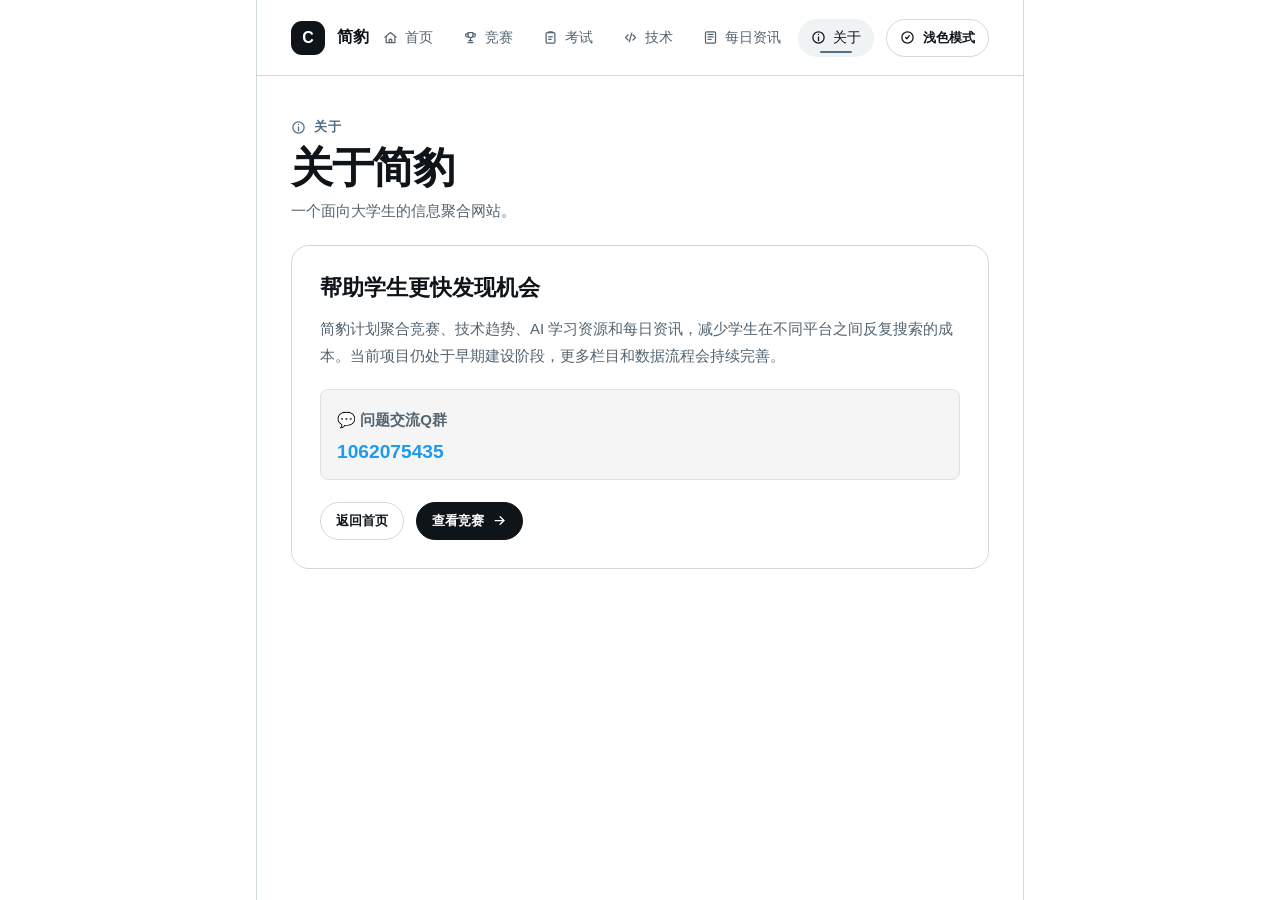
==== commit 23029bdf: "fix: Q群号改为可点击链接" ====
--- a/pages/about/index.html
+++ b/pages/about/index.html
@@ -55,7 +55,7 @@
         <p>简豹计划聚合竞赛、技术趋势、AI 学习资源和每日资讯，减少学生在不同平台之间反复搜索的成本。当前项目仍处于早期建设阶段，更多栏目和数据流程会持续完善。</p>
         <div class="contact-card" style="margin-top: 20px; padding: 16px; background: var(--bg-secondary, #f5f5f5); border-radius: 8px; border: 1px solid var(--border-color, #e0e0e0);">
           <p style="margin: 0 0 8px 0; font-weight: 600;">💬 问题交流Q群</p>
-          <p style="margin: 0; font-size: 1.2em; font-weight: 700; color: var(--accent, #0066cc);">1062075435</p>
+          <a href="https://qm.qq.com/q/1062075435" target="_blank" rel="noopener" style="font-size: 1.2em; font-weight: 700; color: var(--accent, #0066cc); text-decoration: none;">1062075435</a>
         </div>
         <div class="placeholder-actions">
           <a href="../../index.html" class="btn btn-secondary">返回首页</a>
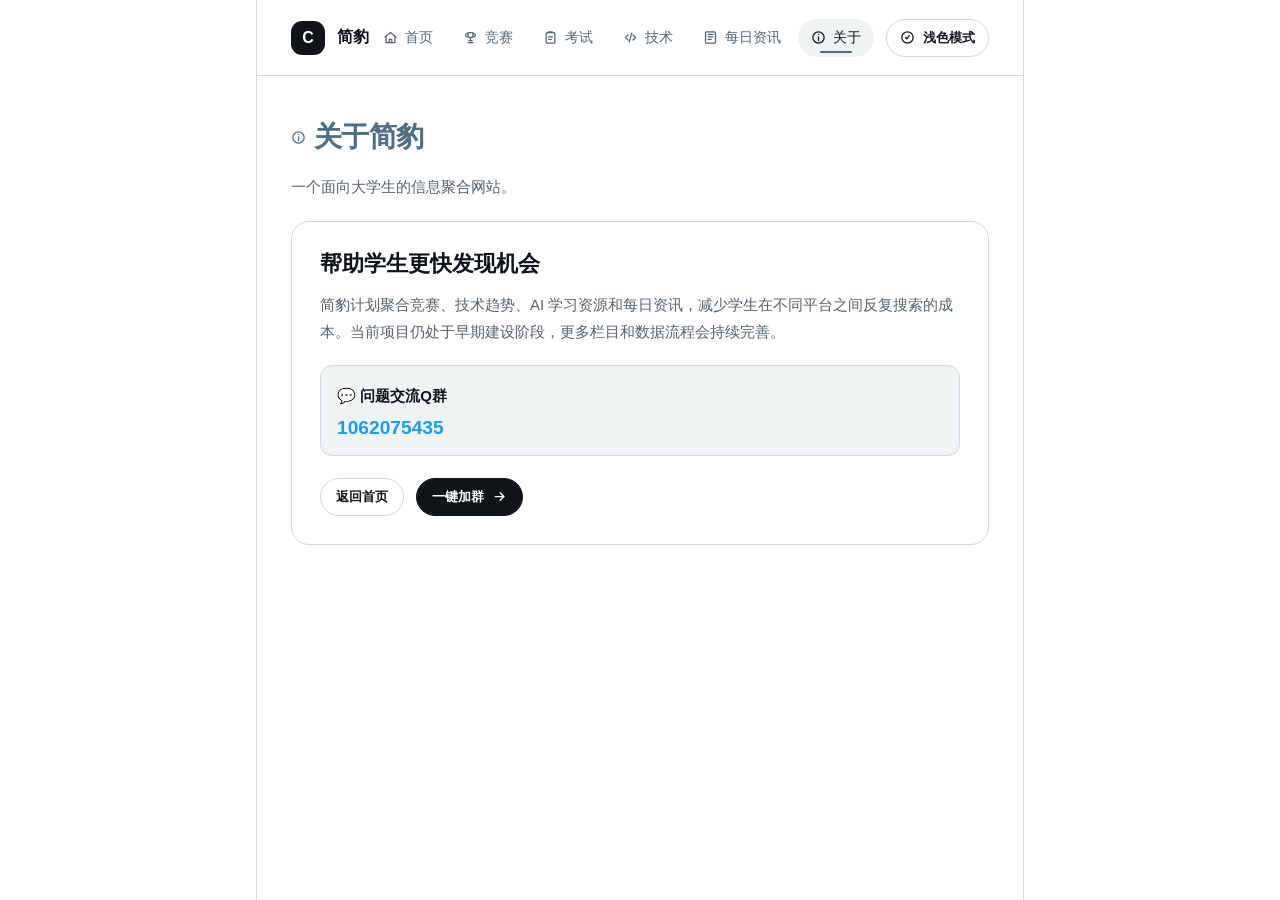
==== commit f5e4c10c: "Improve mobile layout and interaction handling" ====
--- a/pages/about/index.html
+++ b/pages/about/index.html
@@ -44,8 +44,7 @@
     <div class="inner">
       <section class="title-row">
         <div>
-          <div class="eyebrow"><svg class="icon-sm icon"><use href="#i-info"/></svg>关于</div>
-          <h1>关于简豹</h1>
+          <div class="eyebrow eyebrow-title"><svg class="icon-sm icon"><use href="#i-info"/></svg>关于简豹</div>
           <p class="subtitle">一个面向大学生的信息聚合网站。</p>
         </div>
       </section>
@@ -53,19 +52,49 @@
       <section class="placeholder-panel">
         <h2>帮助学生更快发现机会</h2>
         <p>简豹计划聚合竞赛、技术趋势、AI 学习资源和每日资讯，减少学生在不同平台之间反复搜索的成本。当前项目仍处于早期建设阶段，更多栏目和数据流程会持续完善。</p>
-        <div class="contact-card" style="margin-top: 20px; padding: 16px; background: var(--bg-secondary, #f5f5f5); border-radius: 8px; border: 1px solid var(--border-color, #e0e0e0);">
-          <p style="margin: 0 0 8px 0; font-weight: 600;">💬 问题交流Q群</p>
-          <a href="https://qm.qq.com/q/1062075435" target="_blank" rel="noopener" style="font-size: 1.2em; font-weight: 700; color: var(--accent, #0066cc); text-decoration: none;">1062075435</a>
+        <div class="contact-card">
+          <p class="contact-label">💬 问题交流Q群</p>
+          <button class="contact-link" type="button" data-copy="1062075435">1062075435</button>
         </div>
         <div class="placeholder-actions">
           <a href="../../index.html" class="btn btn-secondary">返回首页</a>
-          <a href="../../pages/competitions/index.html" class="btn btn-primary">查看竞赛 <svg class="icon-sm icon"><use href="#i-arrow"/></svg></a>
+          <a href="https://qm.qq.com/q/1EZ02nj8mg" target="_blank" rel="noopener" class="btn btn-primary">一键加群 <svg class="icon-sm icon"><use href="#i-arrow"/></svg></a>
         </div>
       </section>
     </div>
   </main>
 </div>
 
+<div class="copy-toast" id="copyToast" role="status" aria-live="polite">已复制到剪贴板</div>
 <script src="../../assets/js/main.js"></script>
+<script>
+  (function(){
+    const toast = document.getElementById('copyToast');
+    let hideTimer;
+    function showToast(msg){
+      toast.textContent = msg;
+      toast.classList.add('is-visible');
+      clearTimeout(hideTimer);
+      hideTimer = setTimeout(() => toast.classList.remove('is-visible'), 1500);
+    }
+    document.querySelectorAll('[data-copy]').forEach(btn => {
+      btn.addEventListener('click', async () => {
+        const text = btn.dataset.copy;
+        try {
+          await navigator.clipboard.writeText(text);
+          showToast('已复制到剪贴板');
+        } catch (err) {
+          // 降级：选中文字
+          const range = document.createRange();
+          range.selectNodeContents(btn);
+          const sel = window.getSelection();
+          sel.removeAllRanges();
+          sel.addRange(range);
+          showToast('请手动复制');
+        }
+      });
+    });
+  })();
+</script>
 </body>
 </html>
--- a/assets/css/style.css
+++ b/assets/css/style.css
@@ -184,6 +184,7 @@
   align-items:center;
   gap:4px;
 }
+.nav-scroll-track{display:contents}
 .nav-link{
   position:relative;
   display:flex;
@@ -230,6 +231,12 @@
   text-transform:uppercase;
   margin-bottom:10px;
 }
+.eyebrow-title{
+  font-size:28px;
+  font-weight:800;
+  letter-spacing:-.025em;
+  text-transform:none;
+}
 h1{
   font-size:42px;
   line-height:1.05;
@@ -285,6 +292,7 @@
   cursor:grab;
   user-select:none;
   -webkit-user-select:none;
+  overscroll-behavior-x:contain;
 }
 .filter-scroll::-webkit-scrollbar{display:none}
 .filter-scroll.is-dragging{cursor:grabbing}
@@ -1091,9 +1099,34 @@
   background:var(--accent);
 }
 @media(max-width:680px){
-  .carousel-card{flex:0 0 280px}
+  .carousel-card{flex:0 0 260px}
   .carousel-nav.prev{left:0}
   .carousel-nav.next{right:0}
+}
+@media(max-width:600px){
+  .carousel-card{flex:0 0 220px;padding:12px;border-radius:12px;gap:8px}
+  .carousel-card-tag{height:22px;padding:0 8px;font-size:10px}
+  .carousel-card-title{font-size:14px}
+  .carousel-card-meta{font-size:12px}
+  .carousel-card-desc{font-size:11px;line-height:1.55;display:-webkit-box;-webkit-line-clamp:3;-webkit-box-orient:vertical;overflow:hidden}
+  /* 手机端轮播改为原生横向滚动，避免自定义拖拽与页面滚动冲突 */
+  .carousel-viewport{
+    overflow-x:auto;
+    overflow-y:hidden;
+    -webkit-overflow-scrolling:touch;
+    overscroll-behavior-x:contain;
+    scroll-behavior:smooth;
+    scrollbar-width:none;
+    -ms-overflow-style:none;
+    cursor:default
+  }
+  .carousel-viewport::-webkit-scrollbar{display:none}
+  .carousel-viewport.is-dragging{cursor:default}
+  .carousel-track{transform:none !important;gap:8px}
+  .carousel-nav{display:none}
+  .carousel-slider{margin-top:8px;padding:0 2px}
+  .carousel-slider-track{height:4px}
+  .carousel-slider-thumb{min-width:28px}
 }
 @media(prefers-reduced-motion:reduce){
   .carousel-card:hover{transform:none}
@@ -1123,6 +1156,51 @@
   flex-wrap:wrap;
   gap:12px;
   margin-top:22px;
+}
+.contact-card{
+  margin-top:20px;
+  padding:16px;
+  background:var(--panel-2);
+  border-radius:12px;
+  border:1px solid var(--line);
+}
+.placeholder-panel .contact-label{
+  margin:0 0 8px 0;
+  font-weight:600;
+  color:var(--text);
+}
+.placeholder-panel .contact-link{
+  font-size:1.2em;
+  font-weight:700;
+  color:var(--accent);
+  text-decoration:none;
+  background:transparent;
+  border:0;
+  padding:0;
+  cursor:pointer;
+  font-family:inherit;
+}
+.placeholder-panel .contact-link:hover{text-decoration:underline}
+.copy-toast{
+  position:fixed;
+  left:50%;
+  bottom:32px;
+  transform:translateX(-50%) translateY(20px);
+  padding:10px 18px;
+  border-radius:999px;
+  font-size:14px;
+  font-weight:600;
+  color:var(--solid-action-text);
+  background:var(--solid-action-bg);
+  box-shadow:0 8px 24px rgba(0,0,0,.18);
+  opacity:0;
+  pointer-events:none;
+  transition:opacity .25s ease, transform .25s ease;
+  z-index:200;
+}
+.copy-toast.is-visible{
+  opacity:1;
+  transform:translateX(-50%) translateY(0);
 }
 a.btn{
   text-decoration:none;
@@ -1588,39 +1666,338 @@
   margin-top:6px;
 }
 @media(max-width:720px){
-  .exam-detail{padding:22px 18px;}
-  .exam-detail-title{font-size:22px;}
-  .exam-info-grid{grid-template-columns:1fr;}
-  .competition-info-grid{grid-template-columns:1fr;}
-}
-
+  .exam-detail{padding:22px 18px}
+  .exam-detail-title{font-size:22px}
+  .exam-info-grid{grid-template-columns:1fr}
+  .competition-info-grid{grid-template-columns:1fr}
+}
+
+/* ===== 手机端详情页内部元素收紧（≤720px，不影响 PC） ===== */
+@media(max-width:720px){
+  /* 官方提示框：减小内边距和下间距 */
+  .exam-official-callout{margin-bottom:16px;padding:12px 14px;gap:10px}
+  .exam-official-callout svg{width:18px;height:18px}
+  .exam-official-callout strong{font-size:13px;line-height:1.55}
+  .exam-official-callout .btn-sm{font-size:12px;padding:5px 12px}
+
+  /* 信息网格：缩小间距和图标 */
+  .exam-info-grid{gap:10px;margin-bottom:18px}
+  .exam-info-item{padding:10px 12px;gap:10px}
+  .exam-info-icon{width:30px;height:30px;border-radius:8px}
+  .exam-info-icon .icon{width:16px;height:16px}
+  .exam-info-label{font-size:11px}
+  .exam-info-value{font-size:13px}
+
+  /* 章节：收紧标题和正文 */
+  .exam-section{margin-bottom:18px}
+  .exam-section-title{font-size:16px;margin-bottom:10px}
+  .exam-section-body{font-size:14px;line-height:1.7}
+  .competition-section--about .exam-section-body{font-size:14px;line-height:1.75}
+
+  /* 考试科目列表：单列 */
+  .exam-subject-list{grid-template-columns:1fr;gap:8px}
+  .exam-subject-list li{padding:8px 12px;font-size:13px}
+
+  /* 时间线：收紧条目 */
+  .exam-timeline{gap:8px}
+  .exam-timeline-item{padding:10px 12px}
+  .exam-timeline-label{font-size:12px}
+  .exam-timeline-value{font-size:13px;line-height:1.55}
+
+  /* 摘要块：缩小字号和内边距 */
+  .news-detail-summary,
+  .exam-detail-summary{font-size:14px;line-height:1.6;padding:12px 14px;margin-bottom:18px}
+
+  /* 正文：收紧行高 */
+  .news-detail-body{font-size:14px;line-height:1.75;margin-bottom:22px}
+
+  /* 元信息与操作区：减少间距 */
+  .news-detail-meta,
+  .exam-detail-meta{gap:10px;margin-bottom:14px;font-size:12px}
+  .news-detail-actions,
+  .exam-detail-actions{gap:10px;margin-bottom:14px}
+  .news-detail-notice,
+  .exam-detail-notice{font-size:11px;padding-top:14px}
+
+  /* 空状态：缩小内边距 */
+  .news-detail-empty,
+  .exam-detail-empty{padding:40px 16px}
+  .news-detail-empty h2,
+  .exam-detail-empty h2{font-size:18px}
+
+  /* 仓库卡片：收紧统计行 */
+  .repo-summary{font-size:13px;line-height:1.55}
+  .repo-solves{font-size:12px;line-height:1.55}
+}
+
+/* ===== Mobile: ≤1200px — 移除侧栏留白 ===== */
 @media(max-width:1200px){
   .page-shell{grid-template-columns:0 minmax(0,1fr) 0}
   .main-column{border:0}
   .inner,.topbar{padding-left:24px;padding-right:24px}
 }
+
+/* ===== Mobile: ≤860px — 导航垂直、卡片堆叠 ===== */
 @media(max-width:860px){
   .topbar{height:auto;align-items:flex-start;gap:16px;padding-top:16px;padding-bottom:16px;position:static}
-  .top-actions{align-items:flex-end;flex-direction:column}
-  .nav{flex-wrap:wrap;justify-content:flex-end}
+  .top-actions{align-items:flex-end;flex-direction:column;width:100%;flex:1 1 100%;min-width:0}
+  .nav{
+    width:100%;
+    overflow:hidden;
+    flex-wrap:nowrap;
+    gap:0;
+    /* 横向位移交由脚本轨道限位，纵向手势继续由页面原生处理 */
+    touch-action:pan-y;
+  }
+  .nav-scroll-track{
+    display:flex;
+    align-items:center;
+    min-width:max-content;
+    gap:2px;
+    transform:translate3d(0,0,0);
+    will-change:transform;
+  }
+  .nav-link{flex-shrink:0}
   .title-row{align-items:flex-start;flex-direction:column}
   .filter-row{grid-template-columns:1fr;gap:10px}
   .card-head{flex-direction:column}
   .actions{flex-wrap:wrap}
 }
-@media(max-width:540px){
+
+/* ===== Mobile: ≤600px — 全面手机适配 ===== */
+@media(max-width:600px){
+  /* 布局收窄 */
   .inner,.topbar{padding-left:16px;padding-right:16px}
-  .topbar{gap:12px}
-  .brand{gap:8px;align-items:flex-start}
-  .brand > span:last-child{max-width:2em;line-height:1.1}
-  .top-actions{flex:1 1 0;min-width:0;align-items:stretch;gap:8px}
-  .nav{width:100%;justify-content:flex-start;gap:2px}
-  .nav-link{gap:5px;padding:8px;font-size:13px}
-  .nav-link.active::after{left:18px;right:18px}
-  .theme-toggle{align-self:flex-start;min-height:34px;padding:0 10px;font-size:12px}
-  .pagination{padding-top:24px;gap:10px;}
-  .pagination-controls{gap:2px;padding:3px;}
-  .page-btn{width:32px;height:32px;}
-  .page-ellipsis{min-width:18px;height:32px;}
-  .pagination-jump{flex-basis:100%;justify-content:center;}
-}
+
+  /* 顶栏：品牌+切换同行，导航单独一行 */
+  .topbar{
+    gap:10px;
+    padding-top:12px;
+    padding-bottom:12px;
+    flex-wrap:wrap;
+    align-items:center;
+    position:relative;
+  }
+  .brand{gap:6px;font-size:15px;flex:0 0 auto;min-width:0;height:28px;align-items:center;order:1}
+  .brand>span:not(.brand-mark){line-height:28px}
+  .brand-mark{width:28px;height:28px;font-size:14px;flex:0 0 28px}
+  /* 把导航和主题按钮直接作为 topbar 的 flex 子项，避免绝对定位带来的对齐误差 */
+  .top-actions{
+    display:contents;
+  }
+  /* 主题切换拉到品牌同一行右端 */
+  .theme-toggle{
+    order:2;
+    margin-left:auto;
+    height:28px;
+    min-height:28px;
+    padding:0 10px;
+    font-size:12px;
+  }
+  /* 导航：横向滚动，不换行 */
+  .nav{
+    order:3;
+    width:100%;
+    overflow:hidden;
+    flex-wrap:nowrap;
+    gap:0;
+    padding:0;
+    position:relative;
+  }
+  .nav-scroll-track{padding:2px 2px 2px 4px}
+  /* 右侧渐变提示：还有更多内容 */
+  .nav::after{
+    content:"";
+    position:absolute;
+    right:0;
+    top:0;
+    bottom:0;
+    width:32px;
+    background:linear-gradient(to right, transparent, var(--space));
+    pointer-events:none;
+    /* 只在可滚动时显示 */
+    display:none;
+  }
+  .nav.is-scrollable::after{display:block}
+  .nav.is-scroll-end::after{display:none}
+  .nav-link{
+    flex-shrink:0;
+    padding:8px 10px;
+    font-size:13px;
+    gap:4px;
+    min-height:40px;
+  }
+  .nav-link.active::after{left:14px;right:14px}
+
+  /* 主题切换小按钮 */
+  .theme-toggle{
+    align-self:flex-end;
+    min-height:32px;
+    padding:0 10px;
+    font-size:12px;
+  }
+
+  /* 标题区 */
+  .title-row{padding:24px 0 16px}
+  h1{font-size:22px}
+  .eyebrow-title{font-size:22px}
+  .subtitle{font-size:14px}
+
+  /* 筛选区 */
+  .filter-panel{padding:12px;border-radius:12px}
+  .filter-row + .filter-row{margin-top:12px}
+  .filter-row{
+    display:flex;
+    flex-direction:column;
+    align-items:flex-start;
+    gap:4px;
+    grid-template-columns:1fr
+  }
+  .filter-label{font-size:12px;gap:5px;min-height:24px}
+  .filter-label .icon{width:14px;height:14px}
+  .filter-scroll{width:100%}
+  .filter-scroll::before,.filter-scroll::after{display:none}
+  .filter-slider{grid-column:1;width:100%;padding:0 2px;margin-top:2px}
+  .filter-slider-track{height:3px}
+  .filter-slider-thumb{min-width:28px}
+  .options{gap:4px 8px}
+  .filter-scroll .options{padding:1px 0}
+  .option{min-height:32px;font-size:12px;padding:3px 0;gap:4px}
+  .option .icon-sm{width:12px;height:12px}
+  .option-dot{width:5px;height:5px}
+  .count-pill{min-width:auto;padding:7px 11px;font-size:11px;gap:5px}
+
+  /* 搜索框 */
+  .search-wrap{margin-top:14px}
+  .search-input{height:42px;padding:0 12px 0 40px;font-size:14px}
+  .search-wrap .icon{left:12px}
+
+  /* 内容工具栏 */
+  .content-toolbar{padding:20px 0 10px;font-size:13px}
+  .sort-pill{font-size:12px;padding:4px 10px}
+
+  /* 卡片 */
+  .cards{gap:10px}
+  .card{padding:10px 12px;border-radius:12px}
+  .card-main{gap:7px}
+  .card-head{gap:10px}
+  .card-title{font-size:15px;line-height:1.35}
+  .meta-line{gap:5px 9px;font-size:12px}
+  .meta-item .icon{width:14px;height:14px}
+  .desc{font-size:12px;line-height:1.6}
+  .empty-state{padding:16px;border-radius:12px;font-size:13px}
+
+  /* 标签 */
+  .badge{height:23px;padding:0 7px;font-size:10px;gap:4px}
+  .badge .icon-sm{width:11px;height:11px}
+  .field-tags{gap:6px;margin-top:-2px}
+  .field-badge{height:21px;padding:0 7px;font-size:10px}
+
+  /* 按钮 */
+  .btn{min-height:40px;padding:0 12px;font-size:12px}
+  .actions{gap:8px}
+
+  /* 分页 */
+  .pagination{padding-top:20px;gap:8px}
+  .pagination-controls{gap:2px;padding:3px}
+  .page-btn{width:36px;height:36px;font-size:13px}
+  .page-ellipsis{min-width:20px;height:36px}
+
+  /* 详情页 */
+  .news-detail{padding:16px 14px}
+  .news-detail-title{font-size:20px}
+  .exam-detail{padding:16px 14px}
+  .exam-detail-title{font-size:20px}
+  .repo-card{flex-direction:column;gap:10px;padding:14px}
+  .repo-rank{font-size:18px;min-width:auto;text-align:left}
+  .back-link{font-size:13px;margin-bottom:12px}
+
+  /* 占位面板 */
+  .placeholder-panel{padding:18px;border-radius:14px}
+  .placeholder-panel h2{font-size:18px}
+  .placeholder-panel p{font-size:14px}
+
+  /* 日历弹窗 */
+  .date-modal-dialog{border-radius:16px;margin:12px}
+  .calendar-grid{gap:2px}
+  .calendar-day{width:36px;height:36px;font-size:13px}
+}
+
+/* ===== 手机超小屏: ≤380px ===== */
+@media(max-width:380px){
+  .inner,.topbar{padding-left:12px;padding-right:12px}
+  .topbar{gap:8px;padding-top:10px;padding-bottom:10px}
+  .brand{font-size:14px}
+  .brand-mark{width:26px;height:26px;border-radius:8px}
+  .nav-link{padding:7px 8px;font-size:12px;gap:3px}
+  h1{font-size:19px}
+  .card-title{font-size:16px}
+  .desc{font-size:12px}
+  .btn{min-height:42px;font-size:12px;padding:0 12px}
+}
+
+/* ===== 平台适配：iOS ===== */
+[data-platform="ios"] {
+  /* iOS 安全区刘海屏适配 */
+  padding-top: env(safe-area-inset-top);
+  padding-left: env(safe-area-inset-left);
+  padding-right: env(safe-area-inset-right);
+  padding-bottom: env(safe-area-inset-bottom);
+  /* iOS 平滑滚动 */
+  -webkit-overflow-scrolling: touch;
+  /* 去除点击高亮 */
+  -webkit-tap-highlight-color: transparent;
+}
+[data-platform="ios"] .topbar {
+  /* 顶栏考虑刘海 */
+  padding-top: max(12px, env(safe-area-inset-top));
+}
+[data-platform="ios"] .search-input,
+[data-platform="ios"] .page-jump-input,
+[data-platform="ios"] input[type="number"] {
+  /* iOS 输入框 ≥16px 防止聚焦时自动缩放 */
+  font-size: max(16px, inherit);
+}
+[data-platform="ios"] .btn:active,
+[data-platform="ios"] .nav-link:active,
+[data-platform="ios"] .option:active {
+  /* iOS 触控反馈 */
+  opacity: 0.7;
+  transition: opacity 0.1s;
+}
+
+/* ===== 平台适配：Android ===== */
+[data-platform="android"] {
+  /* 去除系统点击水波纹高亮 */
+  -webkit-tap-highlight-color: transparent;
+  /* Android 滚动更顺滑 */
+  overscroll-behavior: contain;
+}
+[data-platform="android"] .btn:active,
+[data-platform="android"] .nav-link:active,
+[data-platform="android"] .option:active {
+  /* Android 触控反馈 */
+  background: var(--control-hover);
+  transition: background 0.1s;
+}
+[data-platform="android"] .filter-scroll {
+  /* Android 横向滚动优化 */
+  scroll-snap-type: x proximity;
+}
+[data-platform="android"] .filter-scroll .options .option {
+  scroll-snap-align: start;
+}
+
+/* ===== 平台适配：Desktop ===== */
+[data-platform="desktop"] .btn:hover,
+[data-platform="desktop"] .nav-link:hover,
+[data-platform="desktop"] .option:hover {
+  /* PC 端 hover 效果 */
+  background: var(--control-hover);
+  border-color: var(--line-strong);
+}
+[data-platform="desktop"] .card:hover {
+  /* PC 端卡片 hover 微提升 */
+  border-color: var(--line-strong);
+  box-shadow: 0 2px 12px rgba(0,0,0,.04);
+}
